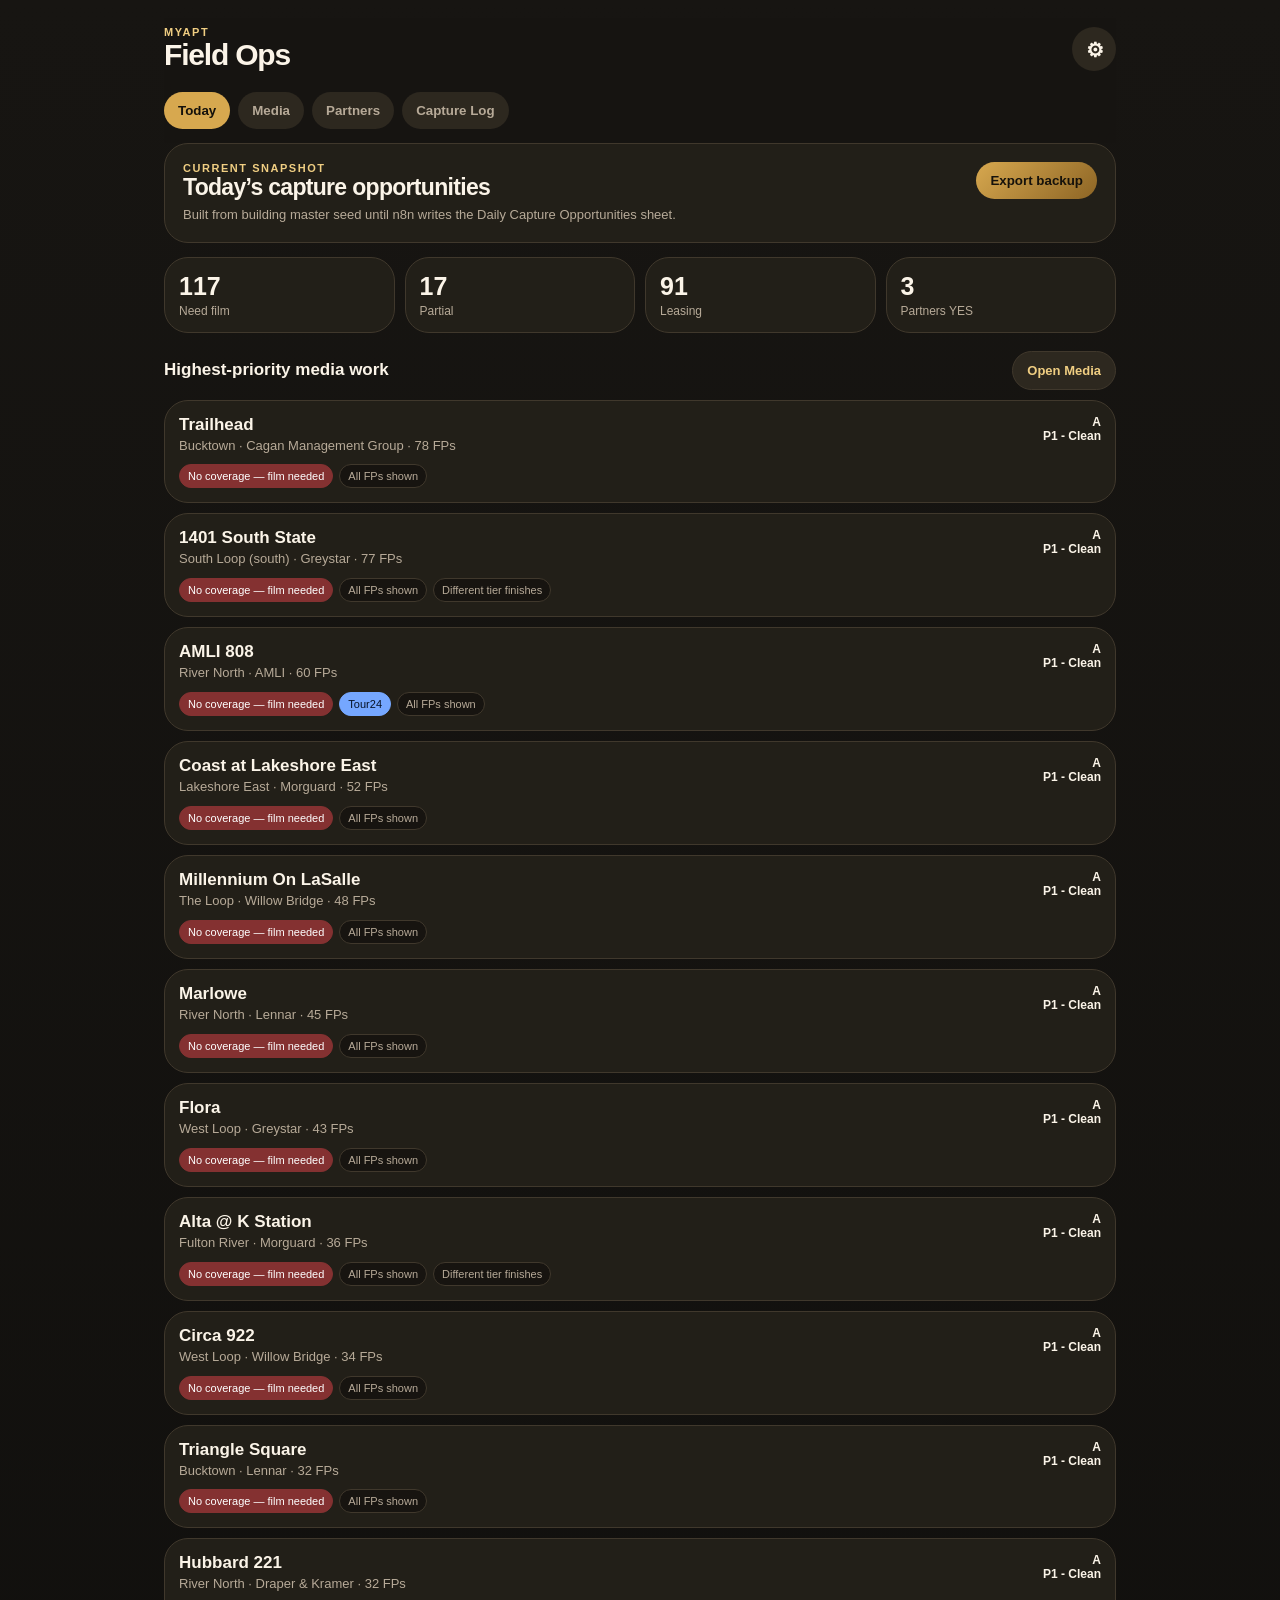
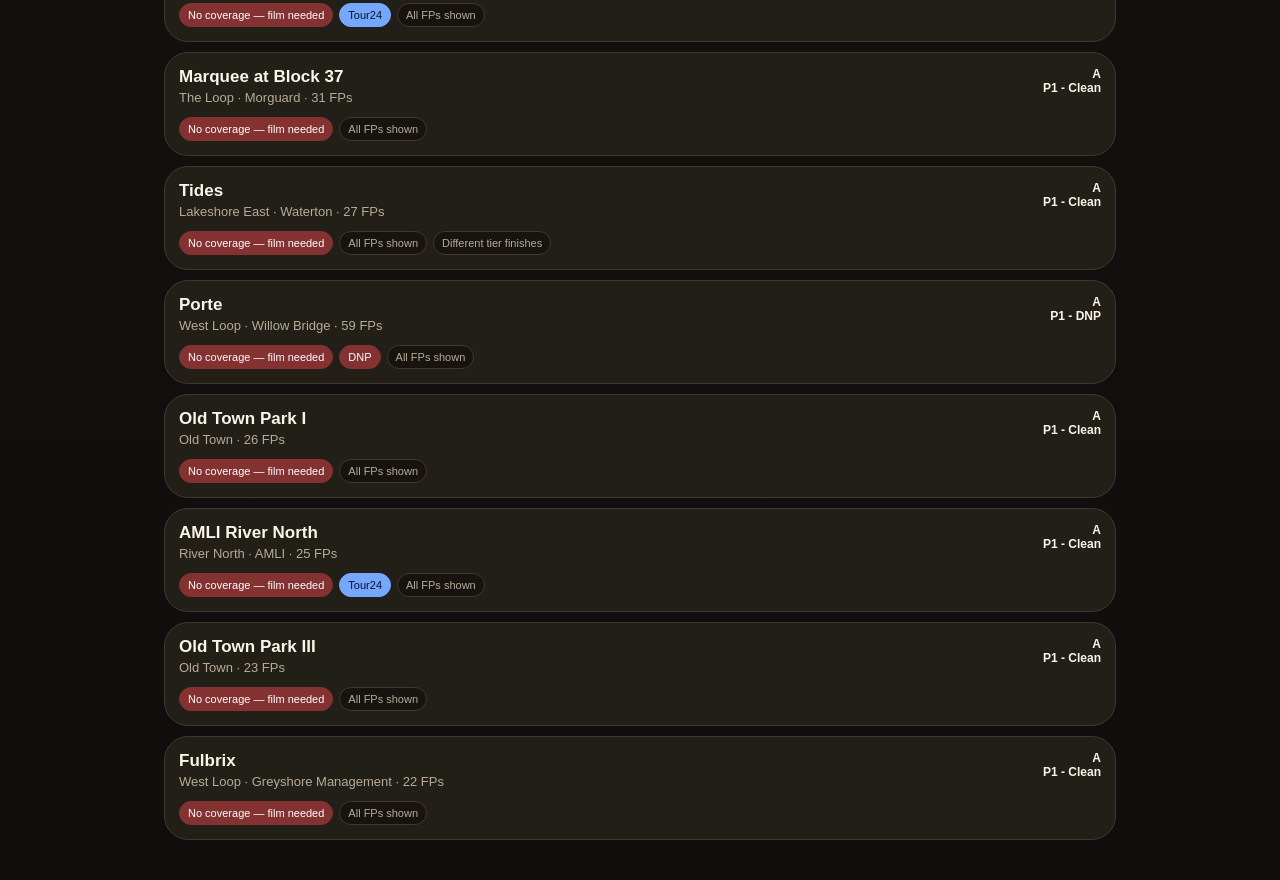
==== src/index.html @ a7a86e0d "Set up myAPT field ops tracker app" ====
<!DOCTYPE html>
<html lang="en">
<head>
  <meta charset="UTF-8" />
  <meta name="viewport" content="width=device-width, initial-scale=1.0, maximum-scale=1.0, user-scalable=no, viewport-fit=cover" />
  <meta name="theme-color" content="#171512" />
  <meta name="apple-mobile-web-app-capable" content="yes" />
  <meta name="apple-mobile-web-app-title" content="myAPT Ops" />
  <title>myAPT Field Ops</title>
  <link rel="stylesheet" href="styles.css" />
</head>
<body>
  <div class="app" id="app">
    <header class="topbar">
      <div>
        <div class="eyebrow">myAPT</div>
        <h1>Field Ops</h1>
      </div>
      <button class="icon-btn" id="settingsBtn" aria-label="Settings">⚙</button>
    </header>

    <nav class="tabs" role="tablist">
      <button class="tab active" data-tab="today">Today</button>
      <button class="tab" data-tab="media">Media</button>
      <button class="tab" data-tab="partners">Partners</button>
      <button class="tab" data-tab="capture">Capture Log</button>
    </nav>

    <main>
      <section class="panel active" id="todayPanel">
        <div class="hero-card">
          <div>
            <div class="eyebrow">Current snapshot</div>
            <h2 id="todayTitle">Today’s capture opportunities</h2>
            <p id="todaySub">Built from building master seed until n8n writes the Daily Capture Opportunities sheet.</p>
          </div>
          <button class="primary-btn" id="exportStateBtn">Export backup</button>
        </div>
        <div class="stats-grid" id="todayStats"></div>
        <div class="section-head">
          <h3>Highest-priority media work</h3>
          <button class="small-btn" data-tab-jump="media">Open Media</button>
        </div>
        <div class="list" id="todayList"></div>
      </section>

      <section class="panel" id="mediaPanel">
        <div class="section-head">
          <div>
            <h3>Media buildings</h3>
            <p class="muted">Edit missing film status/details locally, then export sheet updates.</p>
          </div>
          <button class="small-btn" id="exportBuildingsCsvBtn">Export building updates</button>
        </div>
        <div class="toolbar">
          <input id="mediaSearch" class="search" placeholder="Search buildings, neighborhoods, management…" />
          <select id="mediaStatusFilter" class="select">
            <option value="urgent">Urgent filming</option>
            <option value="all">All buildings</option>
            <option value="No coverage — film needed">No coverage — film needed</option>
            <option value="Partial coverage — capture needed">Partial coverage — capture needed</option>
            <option value="Leasing follow-up needed">Leasing follow-up needed</option>
            <option value="Needs Review">Needs Review</option>
            <option value="YouTube usable for MVP">YouTube usable for MVP</option>
            <option value="Complete">Complete</option>
          </select>
        </div>
        <div class="chip-row" id="mediaNeighborhoods"></div>
        <div class="list" id="mediaList"></div>
      </section>

      <section class="panel" id="partnersPanel">
        <div class="section-head">
          <div>
            <h3>Partner outreach</h3>
            <p class="muted">Add local partner prospects, then export partner updates.</p>
          </div>
          <div class="actions compact-actions">
            <button class="small-btn" id="exportPartnersCsvBtn">Export partners</button>
            <button class="primary-btn" id="addPartnerBtn">Add partner</button>
          </div>
        </div>
        <div class="toolbar">
          <input id="partnerSearch" class="search" placeholder="Search partners, neighborhoods, categories…" />
          <select id="partnerFilter" class="select">
            <option value="tier1">Tier 1 to hit</option>
            <option value="all">All partners</option>
            <option value="YES">YES</option>
            <option value="REVISIT">Revisit</option>
            <option value="Pending">Not in / pending</option>
            <option value="NO">NO</option>
          </select>
        </div>
        <div class="yes-strip" id="partnerYesStrip"></div>
        <div class="list" id="partnerList"></div>
      </section>

      <section class="panel" id="capturePanel">
        <div class="section-head">
          <div>
            <h3>Captured units</h3>
            <p class="muted">Unit-level log: unit, beds, floorplan, direction, notes.</p>
          </div>
          <button class="primary-btn" id="quickCaptureBtn">Add capture</button>
        </div>
        <div class="list" id="captureList"></div>
      </section>
    </main>
  </div>

  <div class="drawer" id="buildingDrawer" aria-hidden="true">
    <div class="drawer-card large">
      <button class="close" data-close="buildingDrawer">×</button>
      <div id="buildingDetail"></div>
    </div>
  </div>

  <div class="drawer" id="partnerDrawer" aria-hidden="true">
    <div class="drawer-card">
      <button class="close" data-close="partnerDrawer">×</button>
      <div id="partnerDetail"></div>
    </div>
  </div>

  <div class="drawer" id="partnerFormDrawer" aria-hidden="true">
    <div class="drawer-card">
      <button class="close" data-close="partnerFormDrawer">×</button>
      <h2 id="partnerFormTitle">Add partner</h2>
      <form id="partnerForm" class="form">
        <input type="hidden" id="partnerFormId" />
        <label>Business name<input id="partnerBusinessName" required /></label>
        <label>Category<input id="partnerCategory" placeholder="Cafe / Bar / Fitness / Pet" /></label>
        <label>Neighborhood<input id="partnerNeighborhood" /></label>
        <label>Address<input id="partnerAddress" /></label>
        <label>Phone<input id="partnerPhone" /></label>
        <label>Tier<select id="partnerTier"><option>1</option><option>2</option><option>3</option></select></label>
        <label>Score<input id="partnerScore" placeholder="1-10" /></label>
        <label>Status<select id="partnerStatus"><option>Not Approached</option><option>Pending</option><option>REVISIT</option><option>YES</option><option>NO</option></select></label>
        <label>Nearby buildings<input id="partnerNearbyBuildings" /></label>
        <label>Notes<textarea id="partnerSeedNotes"></textarea></label>
        <button class="primary-btn" type="submit">Save partner</button>
      </form>
    </div>
  </div>

  <div class="drawer" id="buildingEditDrawer" aria-hidden="true">
    <div class="drawer-card">
      <button class="close" data-close="buildingEditDrawer">×</button>
      <h2>Edit building info</h2>
      <form id="buildingEditForm" class="form">
        <input type="hidden" id="editBuildingKey" />
        <label>Building name<input id="editBuildingName" required /></label>
        <label>Neighborhood<input id="editBuildingNeighborhood" /></label>
        <label>Management company<input id="editManagementCompany" /></label>
        <label>Website<input id="editWebsite" /></label>
        <label>Media status<select id="editMediaStatus"><option>No coverage — film needed</option><option>Partial coverage — capture needed</option><option>YouTube usable for MVP</option><option>Complete</option><option>Leasing follow-up needed</option><option>Needs Review</option></select></label>
        <label>Floorplans on website<select id="editFloorplanVisibility"><option></option><option>All FP Shown</option><option>Only shows On Market FP</option><option>Unsure</option></select></label>
        <label># of floorplans<input id="editFloorplanCount" inputmode="numeric" /></label>
        <label>Media Strategy 2 raw<input id="editMediaStrategy2" /></label>
        <label>Notes<textarea id="editBuildingNotes"></textarea></label>
        <label class="checkbox-label"><input type="checkbox" id="editDnp" /> DNP</label>
        <label class="checkbox-label"><input type="checkbox" id="editMuteAlerts" /> Muted alerts / suppress n8n</label>
        <button class="primary-btn" type="submit">Save building</button>
      </form>
    </div>
  </div>

  <div class="drawer" id="captureDrawer" aria-hidden="true">
    <div class="drawer-card">
      <button class="close" data-close="captureDrawer">×</button>
      <h2 id="captureFormTitle">Add captured unit</h2>
      <form id="captureForm" class="form">
        <input type="hidden" id="captureId" />
        <label>Building<select id="captureBuilding" required></select></label>
        <label>Unit number<input id="captureUnit" placeholder="2407" required /></label>
        <label>Bed count<input id="captureBeds" placeholder="1 bed / Studio / 2" /></label>
        <label>Floorplan<input id="captureFloorplan" placeholder="A3" /></label>
        <label>Direction<input id="captureDirection" placeholder="East / city view / courtyard" /></label>
        <label>Notes<textarea id="captureNotes" placeholder="Good light, same stack as 2405, needs reshoot…"></textarea></label>
        <button class="primary-btn" type="submit">Save capture</button>
      </form>
    </div>
  </div>

  <div class="drawer" id="settingsDrawer" aria-hidden="true">
    <div class="drawer-card">
      <button class="close" data-close="settingsDrawer">×</button>
      <h2>Settings & data</h2>
      <div class="settings-block">
        <h3>Google Sheets sync</h3>
        <p class="muted">Paste the deployed Apps Script Web App URL to pull/push Buildings, Partners, Captures, and Daily Opportunities.</p>
        <label>Sync endpoint<input id="syncEndpoint" placeholder="https://script.google.com/macros/s/.../exec" /></label>
        <div class="actions compact-actions">
          <button class="small-btn" id="saveSyncEndpointBtn">Save endpoint</button>
          <button class="small-btn" id="pullSheetsBtn">Pull from Sheets</button>
          <button class="small-btn" id="pushSheetsBtn">Push to Sheets</button>
        </div>
      </div>
      <div class="settings-block">
        <h3>Daily Capture Opportunities</h3>
        <p class="muted">Import the CSV/JSON that n8n writes. Until then, Today is derived from the building master.</p>
        <input type="file" id="dailyImport" accept=".json,.csv" />
      </div>
      <div class="settings-block">
        <h3>Backup / restore</h3>
        <button class="small-btn" id="exportJsonBtn">Export JSON backup</button>
        <button class="small-btn" id="exportAllCsvBtn">Export all CSVs</button>
        <input type="file" id="restoreJson" accept=".json" />
      </div>
      <div class="settings-block danger-zone">
        <h3>Reset</h3>
        <button class="danger-btn" id="resetBtn">Reset local data to seed</button>
      </div>
    </div>
  </div>

  <div class="toast" id="toast"></div>
  <script src="seed-data.js"></script>
  <script src="app.js"></script>
</body>
</html>
---- src/styles.css ----
:root{--bg:#171512;--card:#242019;--card2:#2d281f;--ink:#fbf4e8;--muted:#b7aa98;--gold:#d7a84f;--gold2:#f0ce82;--green:#50c878;--red:#e06464;--line:#40382c;--blue:#75a7ff}*{box-sizing:border-box}body{margin:0;background:linear-gradient(180deg,#171512,#0f0e0c);color:var(--ink);font-family:-apple-system,BlinkMacSystemFont,"Segoe UI",sans-serif}.app{max-width:980px;margin:0 auto;min-height:100vh;padding:18px 14px 90px}.topbar{display:flex;align-items:center;justify-content:space-between;gap:12px;position:sticky;top:0;background:rgba(23,21,18,.92);backdrop-filter:blur(12px);z-index:10;padding:8px 0 12px}.eyebrow{text-transform:uppercase;letter-spacing:.14em;color:var(--gold2);font-size:11px;font-weight:800}h1,h2,h3,p{margin:0}h1{font-size:30px;letter-spacing:-.04em}h2{font-size:23px;letter-spacing:-.03em}h3{font-size:17px}.icon-btn,.small-btn,.primary-btn,.danger-btn,.tab,.chip{border:0;border-radius:999px;padding:11px 14px;font-weight:800;color:var(--ink);background:var(--card2)}.icon-btn{width:44px;height:44px;font-size:20px}.primary-btn{background:linear-gradient(135deg,var(--gold),#8d6525);color:#16120b}.danger-btn{background:#4a2020;color:#ffdede}.small-btn{font-size:13px;color:var(--gold2);border:1px solid var(--line)}.tabs{display:flex;gap:8px;overflow-x:auto;padding:8px 0 14px;position:sticky;top:64px;background:rgba(23,21,18,.9);backdrop-filter:blur(12px);z-index:9}.tab{white-space:nowrap;color:var(--muted)}.tab.active{background:var(--gold);color:#15110b}.panel{display:none}.panel.active{display:block}.hero-card,.card,.drawer-card,.stat,.empty{background:rgba(36,32,25,.94);border:1px solid var(--line);border-radius:24px}.hero-card{padding:18px;display:flex;gap:14px;align-items:flex-start;justify-content:space-between;margin-bottom:14px}.hero-card p,.muted{color:var(--muted);font-size:13px;line-height:1.35;margin-top:5px}.stats-grid{display:grid;grid-template-columns:repeat(2,1fr);gap:10px;margin:12px 0 18px}.stat{padding:14px}.stat b{font-size:25px}.stat span{display:block;color:var(--muted);font-size:12px;margin-top:3px}.section-head{display:flex;align-items:center;justify-content:space-between;gap:12px;margin:18px 0 10px}.toolbar{display:grid;grid-template-columns:1fr;gap:10px;margin:6px 0 10px}.search,.select,input,textarea,select{width:100%;border:1px solid var(--line);background:#15130f;color:var(--ink);border-radius:16px;padding:13px 14px;font-size:16px}textarea{min-height:100px;resize:vertical}.chip-row{display:flex;gap:8px;overflow:auto;padding:4px 0 12px}.chip{font-size:13px;color:var(--muted);white-space:nowrap;border:1px solid var(--line)}.chip.active{color:#14100a;background:var(--gold)}.list{display:grid;gap:10px}.card{padding:14px;display:grid;grid-template-columns:1fr auto;gap:10px;align-items:start}.card:active{transform:scale(.99)}.card-title{font-weight:900;font-size:17px}.card-sub{color:var(--muted);font-size:13px;margin-top:3px;line-height:1.3}.badges{display:flex;flex-wrap:wrap;gap:6px;margin-top:10px}.badge{font-size:11px;border:1px solid var(--line);border-radius:999px;padding:5px 8px;color:var(--muted);background:#171410}.badge.gold{color:#17120b;background:var(--gold);border-color:var(--gold)}.badge.green{color:#092211;background:var(--green);border-color:var(--green)}.badge.red{color:#fff;background:#843131;border-color:#843131}.badge.blue{color:#071327;background:var(--blue);border-color:var(--blue)}.status-pill{text-align:right;font-size:12px;font-weight:900;max-width:138px}.yes-strip{display:none;background:#1d2b20;border:1px solid #34583b;color:#c8ffd2;border-radius:18px;padding:10px 12px;margin:8px 0 12px;font-size:13px;line-height:1.35}.drawer{position:fixed;inset:0;background:rgba(0,0,0,.62);display:none;z-index:50;align-items:flex-end}.drawer.open{display:flex}.drawer-card{width:100%;max-width:760px;margin:0 auto;max-height:92vh;overflow:auto;padding:20px;border-radius:26px 26px 0 0;position:relative}.drawer-card.large{max-width:900px}.close{position:absolute;right:14px;top:12px;border:0;background:#171410;color:var(--ink);font-size:26px;border-radius:50%;width:42px;height:42px}.detail-grid{display:grid;gap:10px;margin-top:14px}.detail-row{background:#171410;border:1px solid var(--line);border-radius:16px;padding:12px}.detail-row label,.form label{display:block;color:var(--muted);font-size:12px;font-weight:800;text-transform:uppercase;letter-spacing:.08em;margin-bottom:7px}.detail-row div{line-height:1.35}.actions{display:flex;flex-wrap:wrap;gap:8px;margin-top:14px}.form{display:grid;gap:12px;margin-top:12px}.settings-block{padding:14px 0;border-bottom:1px solid var(--line)}.danger-zone{border-bottom:0}.toast{position:fixed;left:50%;bottom:22px;transform:translateX(-50%) translateY(20px);opacity:0;background:var(--gold);color:#15100a;padding:12px 16px;border-radius:999px;font-weight:900;z-index:80;transition:.2s}.toast.show{opacity:1;transform:translateX(-50%) translateY(0)}.empty{padding:20px;color:var(--muted);text-align:center}.link{color:var(--gold2);word-break:break-word}.two-col{display:grid;grid-template-columns:1fr;gap:10px}.capture-item{border-left:4px solid var(--gold)}@media(min-width:760px){.toolbar{grid-template-columns:1fr 260px}.stats-grid{grid-template-columns:repeat(4,1fr)}.two-col{grid-template-columns:1fr 1fr}.drawer{align-items:center}.drawer-card{border-radius:26px}.app{padding-bottom:40px}}.compact-actions{margin-top:0;justify-content:flex-end}.checkbox-label{display:flex!important;gap:10px;align-items:center;color:var(--ink)!important;text-transform:none!important;letter-spacing:0!important;font-size:15px!important}.checkbox-label input{width:auto}.form .checkbox-label{margin:4px 0 0}
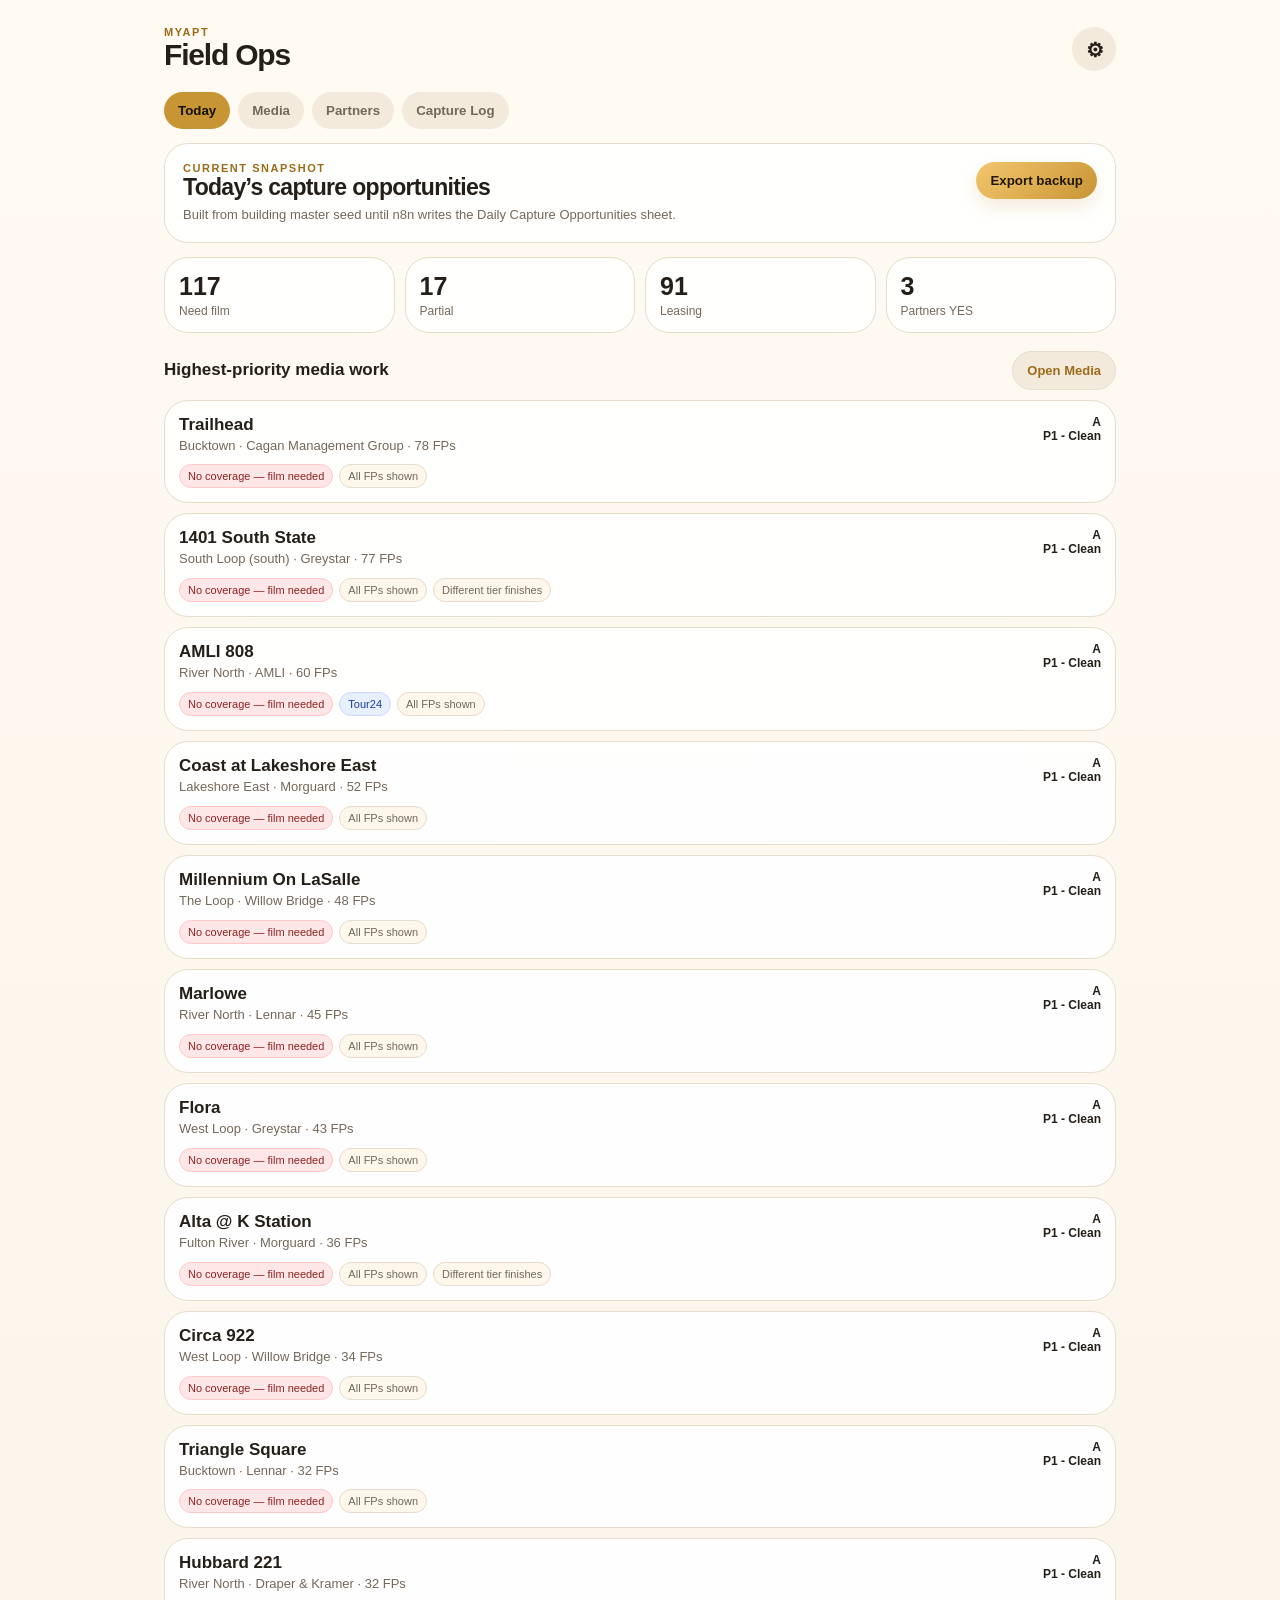
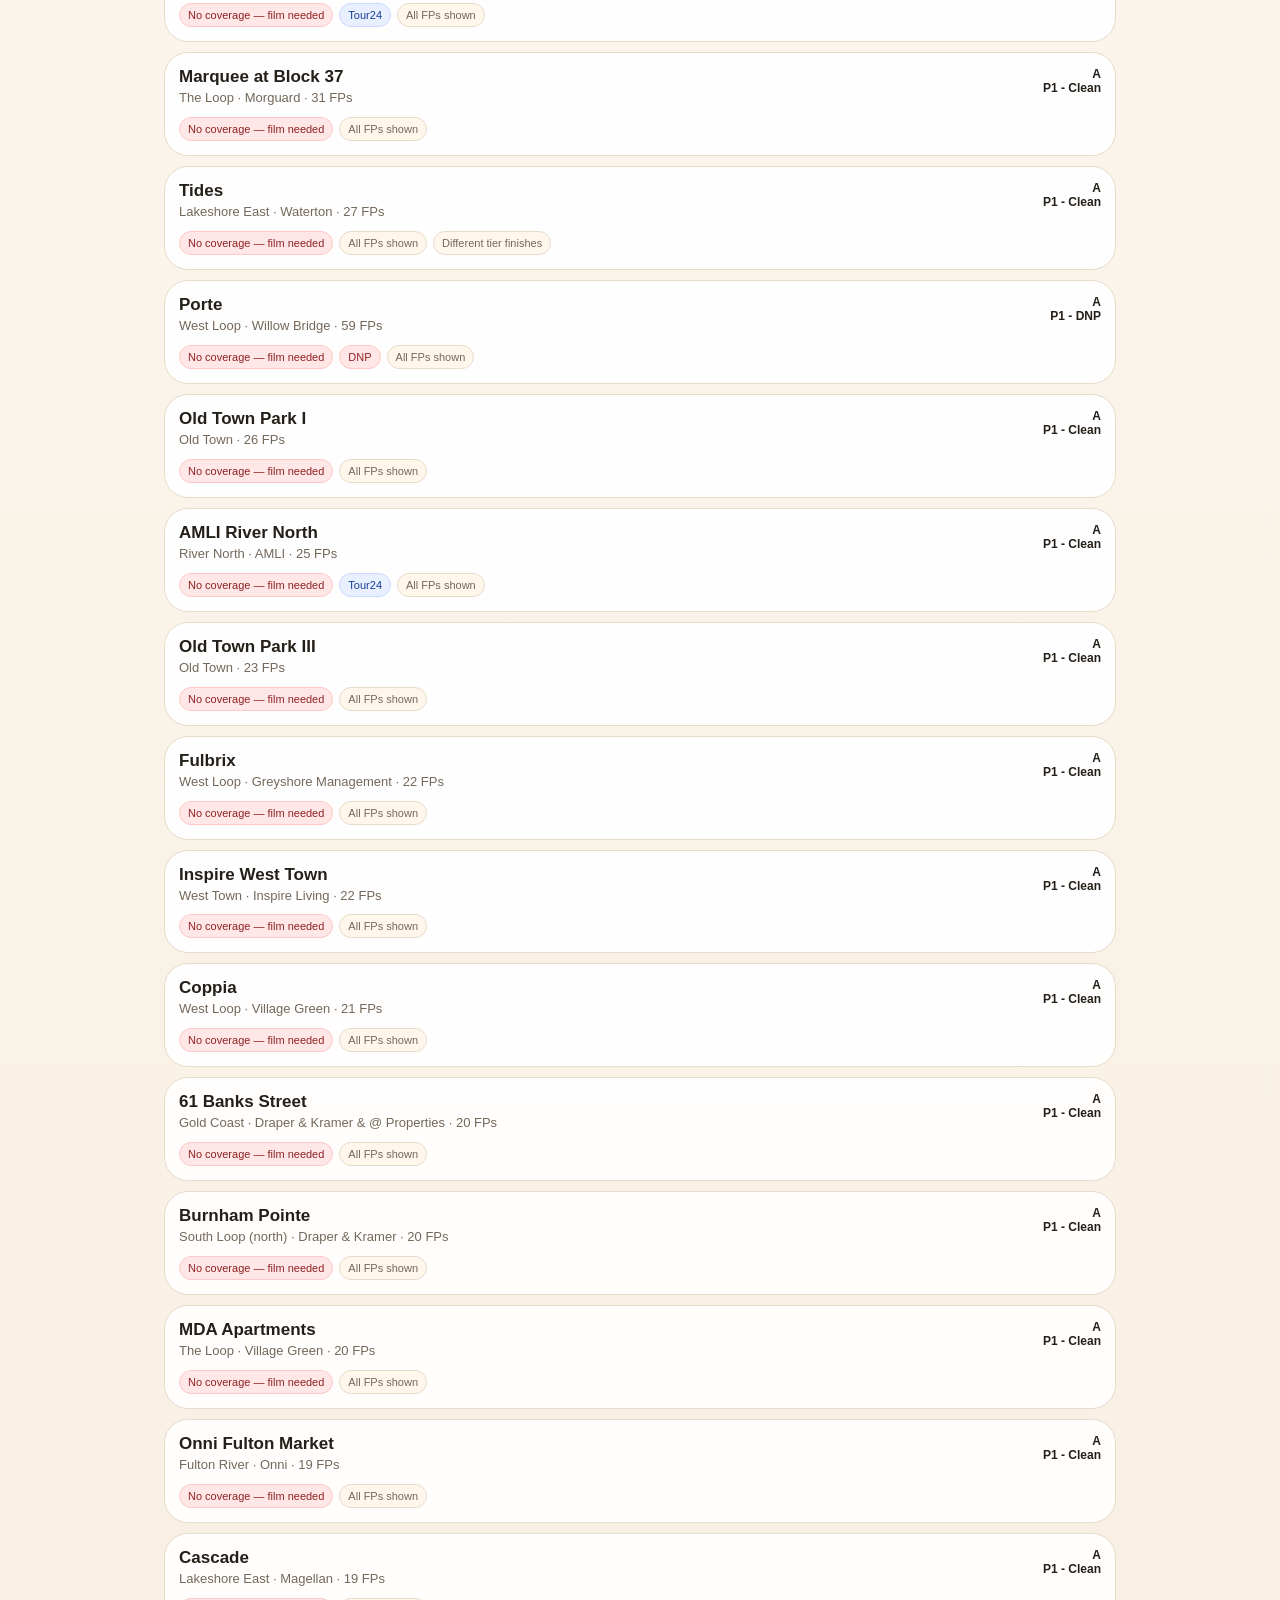
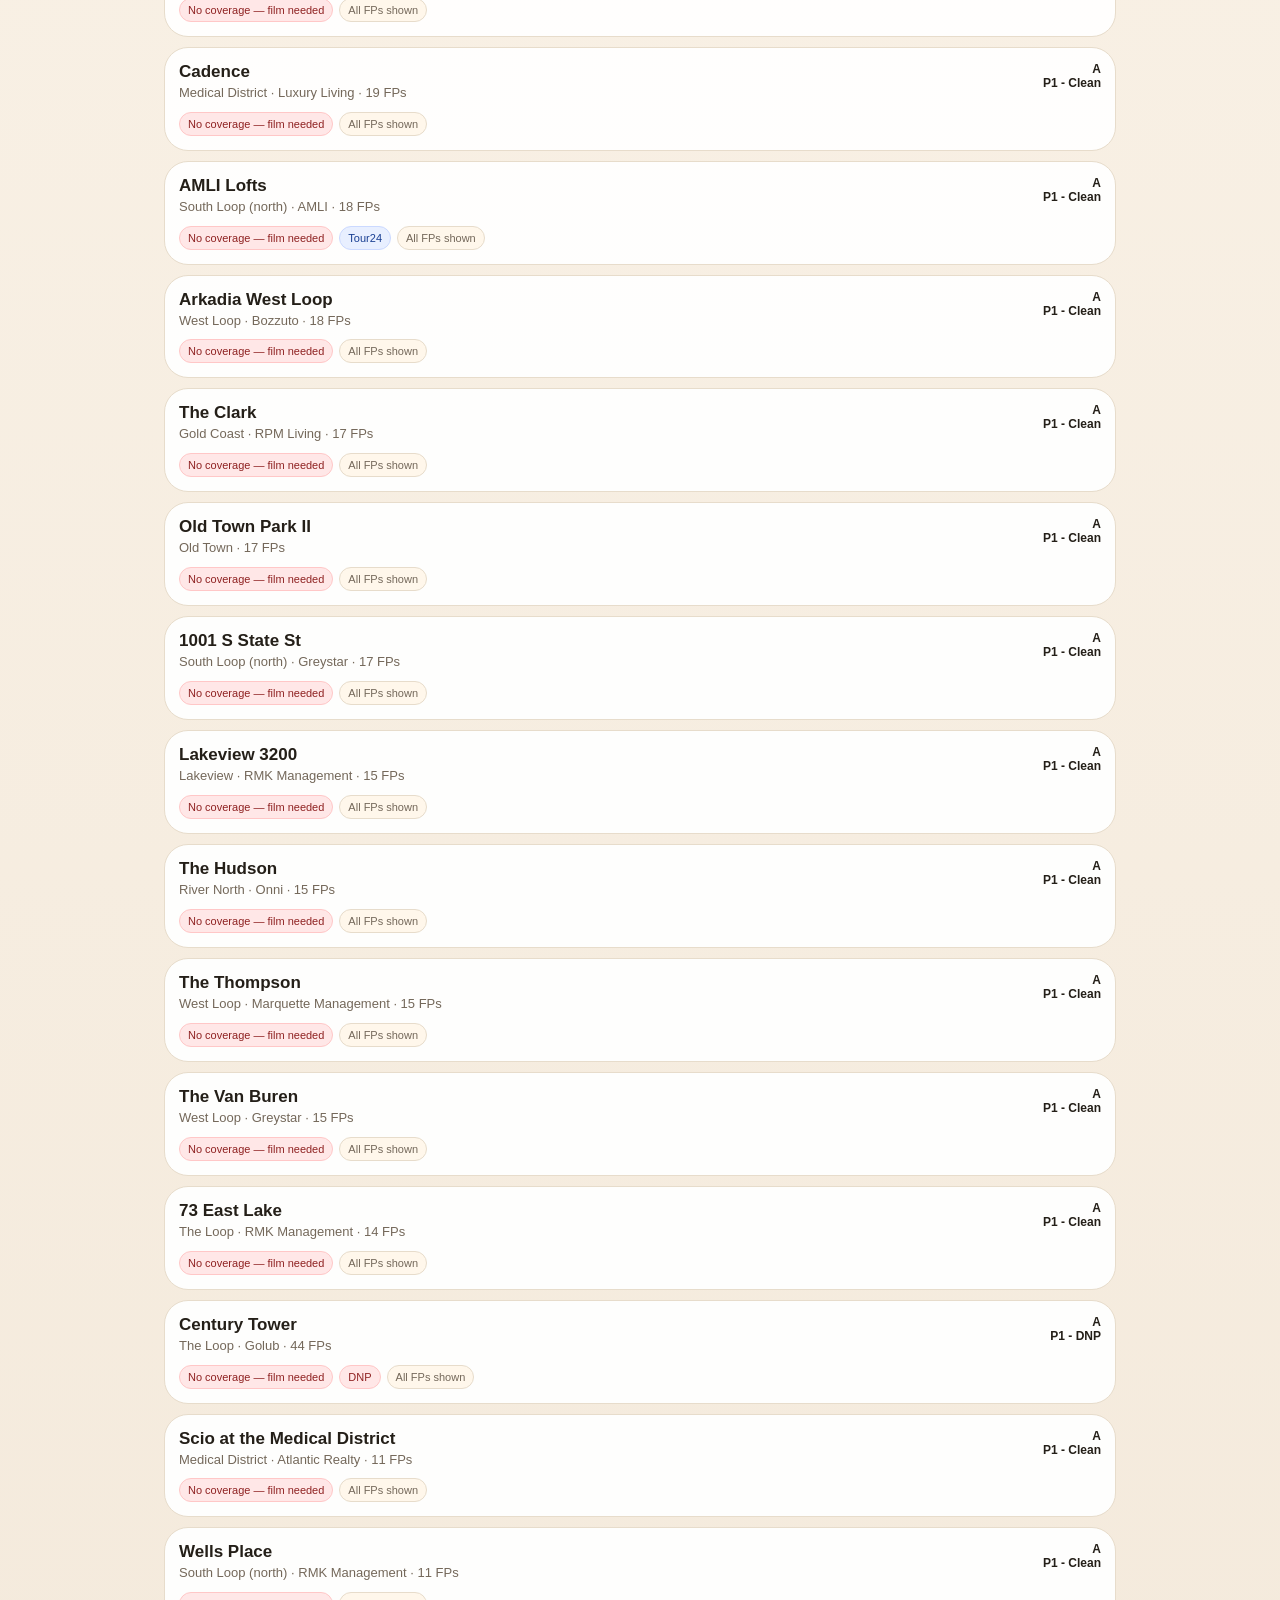
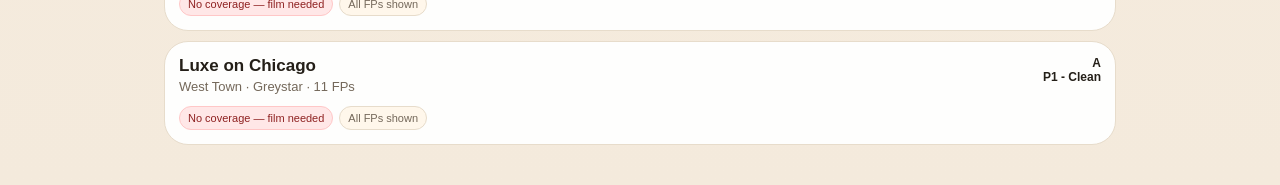
==== commit f2baeabc: "Add partner outreach queue" ====
--- a/src/index.html
+++ b/src/index.html
@@ -92,6 +92,17 @@
           </select>
         </div>
         <div class="yes-strip" id="partnerYesStrip"></div>
+        <div class="section-head">
+          <div>
+            <h3>Today’s partner queue</h3>
+            <p class="muted">Businesses you plan to approach today.</p>
+          </div>
+          <button class="small-btn" id="clearPartnerQueueBtn">Clear queue</button>
+        </div>
+        <div class="list" id="partnerQueue"></div>
+        <div class="section-head">
+          <h3>Partner list</h3>
+        </div>
         <div class="list" id="partnerList"></div>
       </section>
 
--- a/src/styles.css
+++ b/src/styles.css
@@ -1 +1 @@
-:root{--bg:#171512;--card:#242019;--card2:#2d281f;--ink:#fbf4e8;--muted:#b7aa98;--gold:#d7a84f;--gold2:#f0ce82;--green:#50c878;--red:#e06464;--line:#40382c;--blue:#75a7ff}*{box-sizing:border-box}body{margin:0;background:linear-gradient(180deg,#171512,#0f0e0c);color:var(--ink);font-family:-apple-system,BlinkMacSystemFont,"Segoe UI",sans-serif}.app{max-width:980px;margin:0 auto;min-height:100vh;padding:18px 14px 90px}.topbar{display:flex;align-items:center;justify-content:space-between;gap:12px;position:sticky;top:0;background:rgba(23,21,18,.92);backdrop-filter:blur(12px);z-index:10;padding:8px 0 12px}.eyebrow{text-transform:uppercase;letter-spacing:.14em;color:var(--gold2);font-size:11px;font-weight:800}h1,h2,h3,p{margin:0}h1{font-size:30px;letter-spacing:-.04em}h2{font-size:23px;letter-spacing:-.03em}h3{font-size:17px}.icon-btn,.small-btn,.primary-btn,.danger-btn,.tab,.chip{border:0;border-radius:999px;padding:11px 14px;font-weight:800;color:var(--ink);background:var(--card2)}.icon-btn{width:44px;height:44px;font-size:20px}.primary-btn{background:linear-gradient(135deg,var(--gold),#8d6525);color:#16120b}.danger-btn{background:#4a2020;color:#ffdede}.small-btn{font-size:13px;color:var(--gold2);border:1px solid var(--line)}.tabs{display:flex;gap:8px;overflow-x:auto;padding:8px 0 14px;position:sticky;top:64px;background:rgba(23,21,18,.9);backdrop-filter:blur(12px);z-index:9}.tab{white-space:nowrap;color:var(--muted)}.tab.active{background:var(--gold);color:#15110b}.panel{display:none}.panel.active{display:block}.hero-card,.card,.drawer-card,.stat,.empty{background:rgba(36,32,25,.94);border:1px solid var(--line);border-radius:24px}.hero-card{padding:18px;display:flex;gap:14px;align-items:flex-start;justify-content:space-between;margin-bottom:14px}.hero-card p,.muted{color:var(--muted);font-size:13px;line-height:1.35;margin-top:5px}.stats-grid{display:grid;grid-template-columns:repeat(2,1fr);gap:10px;margin:12px 0 18px}.stat{padding:14px}.stat b{font-size:25px}.stat span{display:block;color:var(--muted);font-size:12px;margin-top:3px}.section-head{display:flex;align-items:center;justify-content:space-between;gap:12px;margin:18px 0 10px}.toolbar{display:grid;grid-template-columns:1fr;gap:10px;margin:6px 0 10px}.search,.select,input,textarea,select{width:100%;border:1px solid var(--line);background:#15130f;color:var(--ink);border-radius:16px;padding:13px 14px;font-size:16px}textarea{min-height:100px;resize:vertical}.chip-row{display:flex;gap:8px;overflow:auto;padding:4px 0 12px}.chip{font-size:13px;color:var(--muted);white-space:nowrap;border:1px solid var(--line)}.chip.active{color:#14100a;background:var(--gold)}.list{display:grid;gap:10px}.card{padding:14px;display:grid;grid-template-columns:1fr auto;gap:10px;align-items:start}.card:active{transform:scale(.99)}.card-title{font-weight:900;font-size:17px}.card-sub{color:var(--muted);font-size:13px;margin-top:3px;line-height:1.3}.badges{display:flex;flex-wrap:wrap;gap:6px;margin-top:10px}.badge{font-size:11px;border:1px solid var(--line);border-radius:999px;padding:5px 8px;color:var(--muted);background:#171410}.badge.gold{color:#17120b;background:var(--gold);border-color:var(--gold)}.badge.green{color:#092211;background:var(--green);border-color:var(--green)}.badge.red{color:#fff;background:#843131;border-color:#843131}.badge.blue{color:#071327;background:var(--blue);border-color:var(--blue)}.status-pill{text-align:right;font-size:12px;font-weight:900;max-width:138px}.yes-strip{display:none;background:#1d2b20;border:1px solid #34583b;color:#c8ffd2;border-radius:18px;padding:10px 12px;margin:8px 0 12px;font-size:13px;line-height:1.35}.drawer{position:fixed;inset:0;background:rgba(0,0,0,.62);display:none;z-index:50;align-items:flex-end}.drawer.open{display:flex}.drawer-card{width:100%;max-width:760px;margin:0 auto;max-height:92vh;overflow:auto;padding:20px;border-radius:26px 26px 0 0;position:relative}.drawer-card.large{max-width:900px}.close{position:absolute;right:14px;top:12px;border:0;background:#171410;color:var(--ink);font-size:26px;border-radius:50%;width:42px;height:42px}.detail-grid{display:grid;gap:10px;margin-top:14px}.detail-row{background:#171410;border:1px solid var(--line);border-radius:16px;padding:12px}.detail-row label,.form label{display:block;color:var(--muted);font-size:12px;font-weight:800;text-transform:uppercase;letter-spacing:.08em;margin-bottom:7px}.detail-row div{line-height:1.35}.actions{display:flex;flex-wrap:wrap;gap:8px;margin-top:14px}.form{display:grid;gap:12px;margin-top:12px}.settings-block{padding:14px 0;border-bottom:1px solid var(--line)}.danger-zone{border-bottom:0}.toast{position:fixed;left:50%;bottom:22px;transform:translateX(-50%) translateY(20px);opacity:0;background:var(--gold);color:#15100a;padding:12px 16px;border-radius:999px;font-weight:900;z-index:80;transition:.2s}.toast.show{opacity:1;transform:translateX(-50%) translateY(0)}.empty{padding:20px;color:var(--muted);text-align:center}.link{color:var(--gold2);word-break:break-word}.two-col{display:grid;grid-template-columns:1fr;gap:10px}.capture-item{border-left:4px solid var(--gold)}@media(min-width:760px){.toolbar{grid-template-columns:1fr 260px}.stats-grid{grid-template-columns:repeat(4,1fr)}.two-col{grid-template-columns:1fr 1fr}.drawer{align-items:center}.drawer-card{border-radius:26px}.app{padding-bottom:40px}}.compact-actions{margin-top:0;justify-content:flex-end}.checkbox-label{display:flex!important;gap:10px;align-items:center;color:var(--ink)!important;text-transform:none!important;letter-spacing:0!important;font-size:15px!important}.checkbox-label input{width:auto}.form .checkbox-label{margin:4px 0 0}
+:root{--bg:#fffaf2;--card:#ffffff;--card2:#f4eadc;--ink:#241f18;--muted:#74685a;--gold:#c89535;--gold2:#9d6b18;--green:#2f9e5b;--red:#d75353;--line:#e7dccb;--blue:#4f7edc}*{box-sizing:border-box}body{margin:0;background:linear-gradient(180deg,#fffaf2,#f4eadc);color:var(--ink);font-family:-apple-system,BlinkMacSystemFont,"Segoe UI",sans-serif}.app{max-width:980px;margin:0 auto;min-height:100vh;padding:18px 14px 90px}.topbar{display:flex;align-items:center;justify-content:space-between;gap:12px;position:sticky;top:0;background:rgba(255,250,242,.92);backdrop-filter:blur(12px);z-index:10;padding:8px 0 12px}.eyebrow{text-transform:uppercase;letter-spacing:.14em;color:var(--gold2);font-size:11px;font-weight:800}h1,h2,h3,p{margin:0}h1{font-size:30px;letter-spacing:-.04em}h2{font-size:23px;letter-spacing:-.03em}h3{font-size:17px}.icon-btn,.small-btn,.primary-btn,.danger-btn,.tab,.chip{border:0;border-radius:999px;padding:11px 14px;font-weight:800;color:var(--ink);background:var(--card2)}.icon-btn{width:44px;height:44px;font-size:20px}.primary-btn{background:linear-gradient(135deg,#f3c66d,var(--gold));color:#241704;box-shadow:0 8px 18px rgba(200,149,53,.18)}.danger-btn{background:#ffe3e3;color:#9d2626}.small-btn{font-size:13px;color:var(--gold2);border:1px solid var(--line)}.tabs{display:flex;gap:8px;overflow-x:auto;padding:8px 0 14px;position:sticky;top:64px;background:rgba(255,250,242,.9);backdrop-filter:blur(12px);z-index:9}.tab{white-space:nowrap;color:var(--muted)}.tab.active{background:var(--gold);color:#15110b}.panel{display:none}.panel.active{display:block}.hero-card,.card,.drawer-card,.stat,.empty{background:rgba(255,255,255,.94);border:1px solid var(--line);border-radius:24px}.hero-card{padding:18px;display:flex;gap:14px;align-items:flex-start;justify-content:space-between;margin-bottom:14px}.hero-card p,.muted{color:var(--muted);font-size:13px;line-height:1.35;margin-top:5px}.stats-grid{display:grid;grid-template-columns:repeat(2,1fr);gap:10px;margin:12px 0 18px}.stat{padding:14px}.stat b{font-size:25px}.stat span{display:block;color:var(--muted);font-size:12px;margin-top:3px}.section-head{display:flex;align-items:center;justify-content:space-between;gap:12px;margin:18px 0 10px}.toolbar{display:grid;grid-template-columns:1fr;gap:10px;margin:6px 0 10px}.search,.select,input,textarea,select{width:100%;border:1px solid var(--line);background:#fffdf9;color:var(--ink);border-radius:16px;padding:13px 14px;font-size:16px}textarea{min-height:100px;resize:vertical}.chip-row{display:flex;gap:8px;overflow:auto;padding:4px 0 12px}.chip{font-size:13px;color:var(--muted);white-space:nowrap;border:1px solid var(--line)}.chip.active{color:#14100a;background:var(--gold)}.list{display:grid;gap:10px}.card{padding:14px;display:grid;grid-template-columns:1fr auto;gap:10px;align-items:start}.card:active{transform:scale(.99)}.card-title{font-weight:900;font-size:17px}.card-sub{color:var(--muted);font-size:13px;margin-top:3px;line-height:1.3}.badges{display:flex;flex-wrap:wrap;gap:6px;margin-top:10px}.badge{font-size:11px;border:1px solid var(--line);border-radius:999px;padding:5px 8px;color:var(--muted);background:#fff7eb}.badge.gold{color:#6b470f;background:#fff0cf;border-color:#f0cc80}.badge.green{color:#176236;background:#e7f7ed;border-color:#bde4ca}.badge.red{color:#8f2222;background:#ffe7e7;border-color:#ffc7c7}.badge.blue{color:#193f93;background:#e8efff;border-color:#cbd9ff}.status-pill{text-align:right;font-size:12px;font-weight:900;max-width:138px}.yes-strip{display:none;background:#e8f7ed;border:1px solid #b9e1c5;color:#1f6d3b;border-radius:18px;padding:10px 12px;margin:8px 0 12px;font-size:13px;line-height:1.35}.drawer{position:fixed;inset:0;background:rgba(36,31,24,.34);display:none;z-index:50;align-items:flex-end}.drawer.open{display:flex}.drawer-card{width:100%;max-width:760px;margin:0 auto;max-height:92vh;overflow:auto;padding:20px;border-radius:26px 26px 0 0;position:relative}.drawer-card.large{max-width:900px}.close{position:absolute;right:14px;top:12px;border:0;background:#fff7eb;color:var(--ink);font-size:26px;border-radius:50%;width:42px;height:42px}.detail-grid{display:grid;gap:10px;margin-top:14px}.detail-row{background:#fff7eb;border:1px solid var(--line);border-radius:16px;padding:12px}.detail-row label,.form label{display:block;color:var(--muted);font-size:12px;font-weight:800;text-transform:uppercase;letter-spacing:.08em;margin-bottom:7px}.detail-row div{line-height:1.35}.actions{display:flex;flex-wrap:wrap;gap:8px;margin-top:14px}.form{display:grid;gap:12px;margin-top:12px}.settings-block{padding:14px 0;border-bottom:1px solid var(--line)}.danger-zone{border-bottom:0}.toast{position:fixed;left:50%;bottom:22px;transform:translateX(-50%) translateY(20px);opacity:0;background:var(--gold);color:#15100a;padding:12px 16px;border-radius:999px;font-weight:900;z-index:80;transition:.2s}.toast.show{opacity:1;transform:translateX(-50%) translateY(0)}.empty{padding:20px;color:var(--muted);text-align:center}.link{color:var(--gold2);word-break:break-word}.two-col{display:grid;grid-template-columns:1fr;gap:10px}.capture-item{border-left:4px solid var(--gold)}@media(min-width:760px){.toolbar{grid-template-columns:1fr 260px}.stats-grid{grid-template-columns:repeat(4,1fr)}.two-col{grid-template-columns:1fr 1fr}.drawer{align-items:center}.drawer-card{border-radius:26px}.app{padding-bottom:40px}}.compact-actions{margin-top:0;justify-content:flex-end}.checkbox-label{display:flex!important;gap:10px;align-items:center;color:var(--ink)!important;text-transform:none!important;letter-spacing:0!important;font-size:15px!important}.checkbox-label input{width:auto}.form .checkbox-label{margin:4px 0 0}
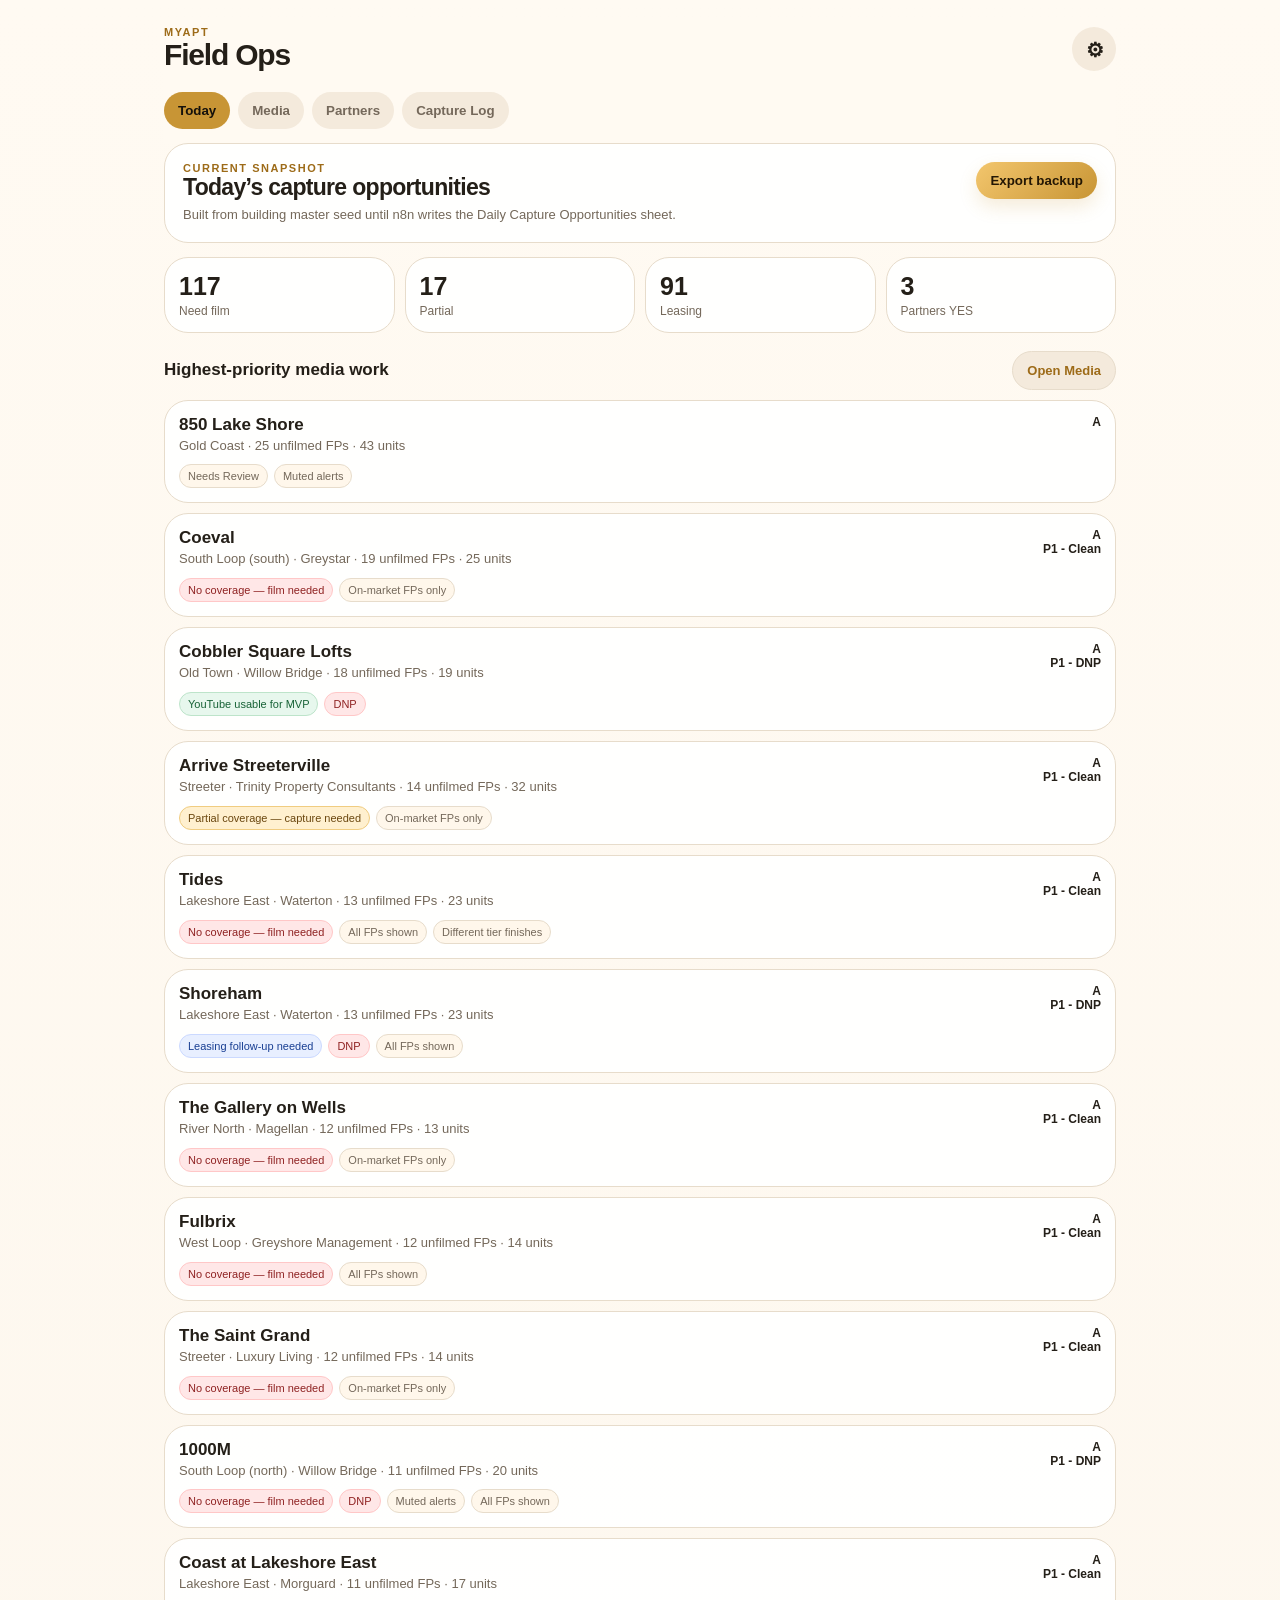
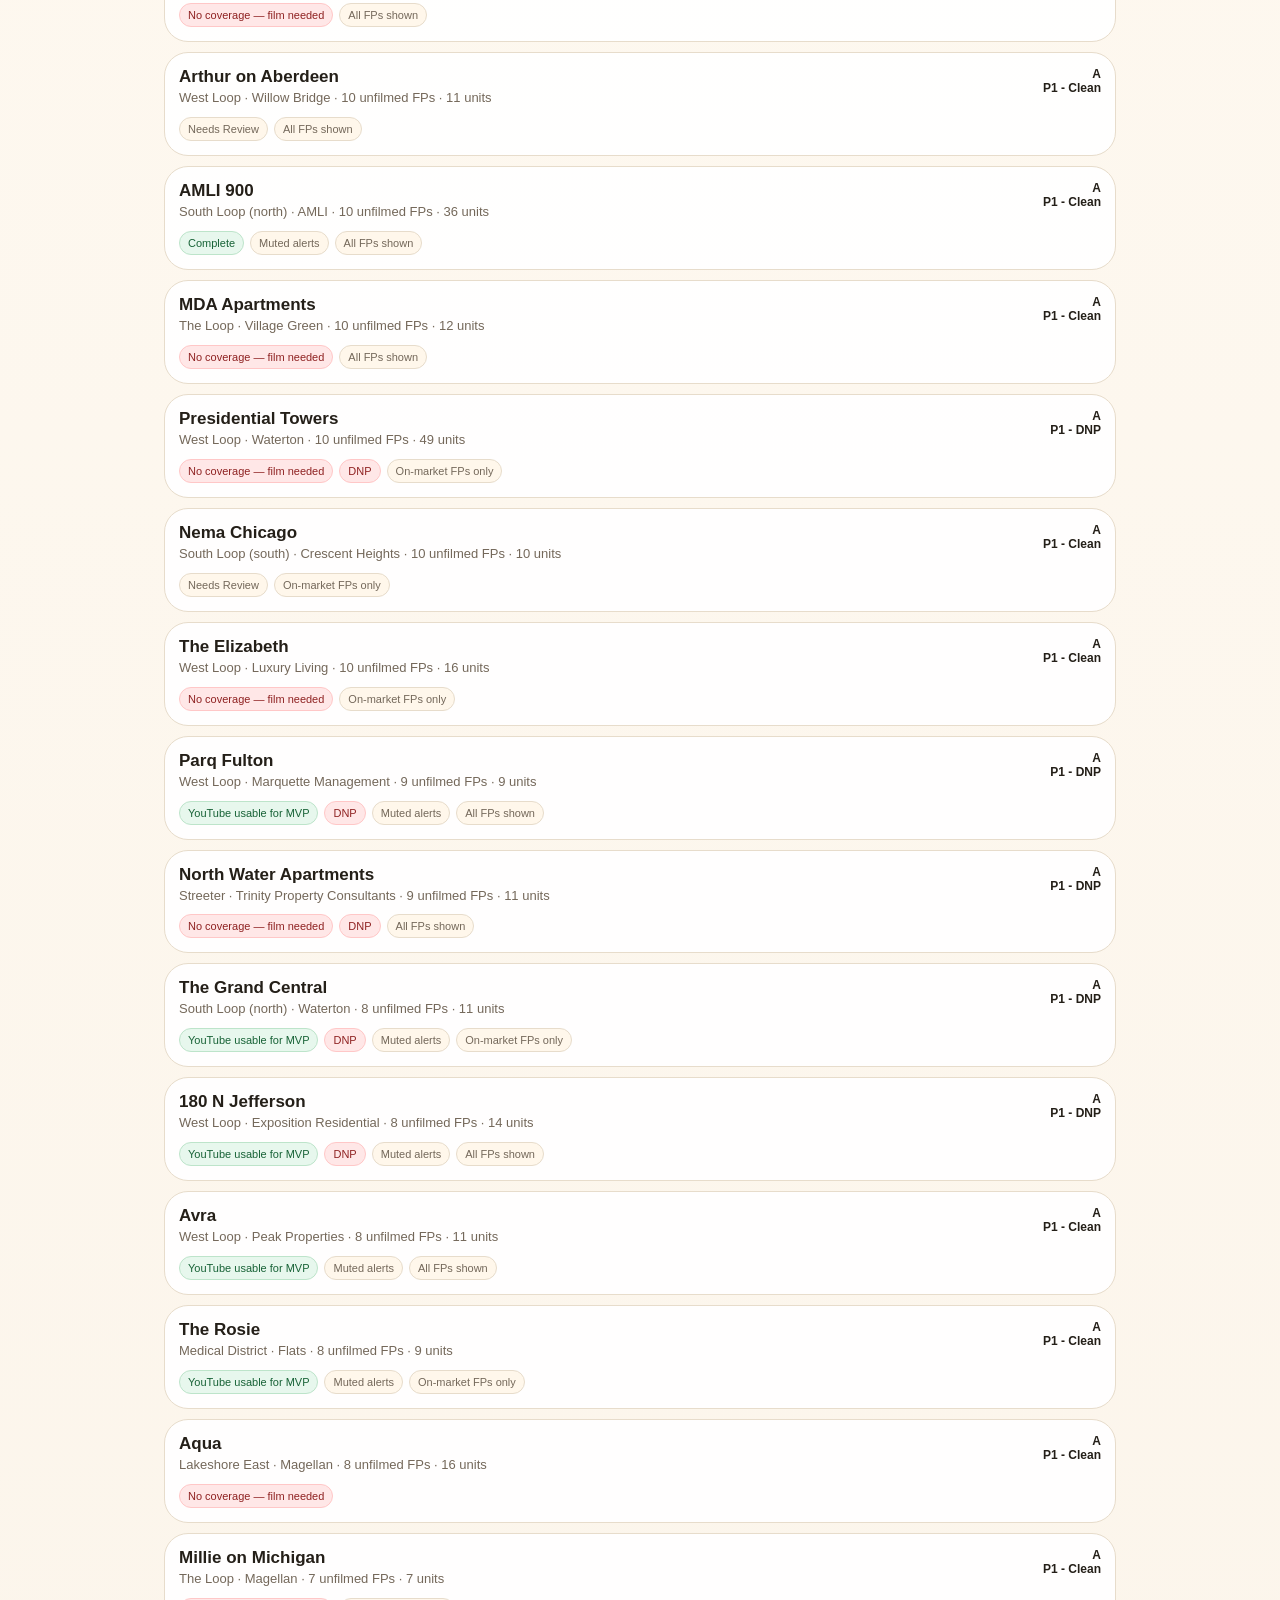
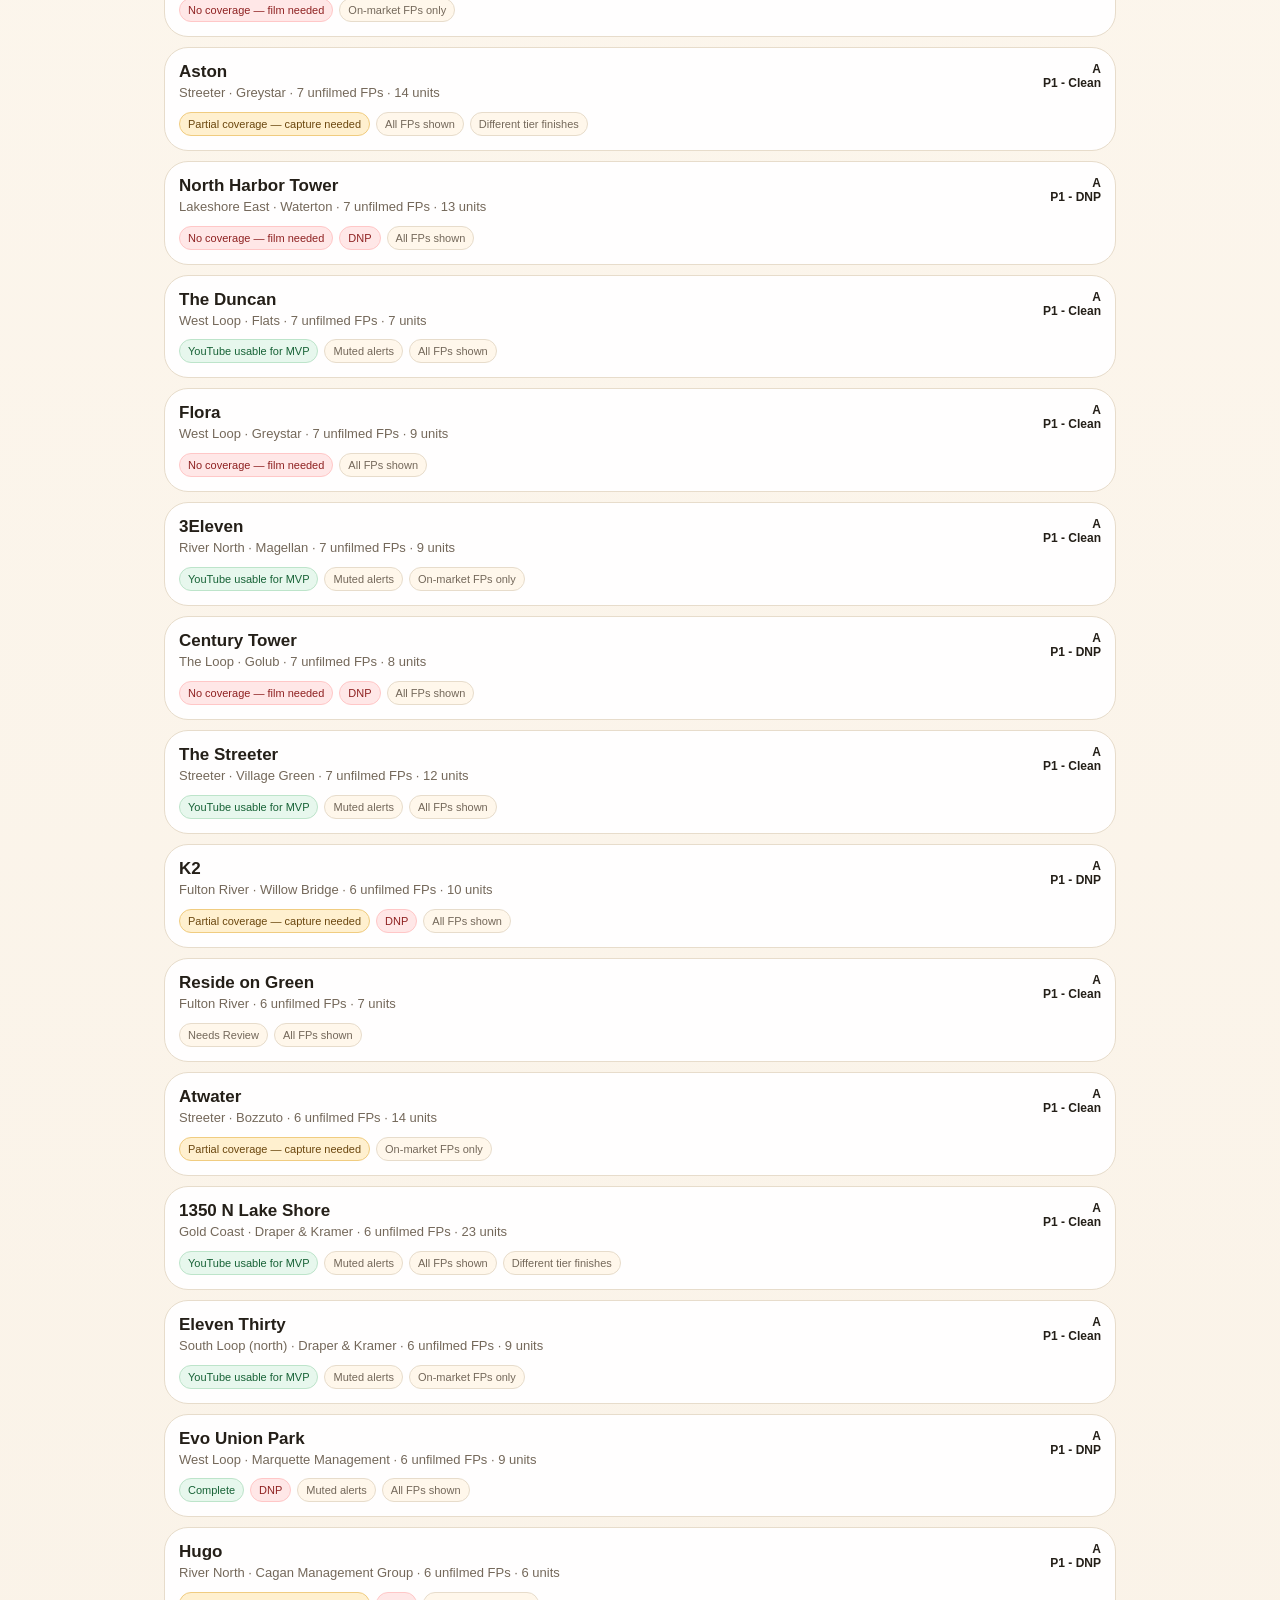
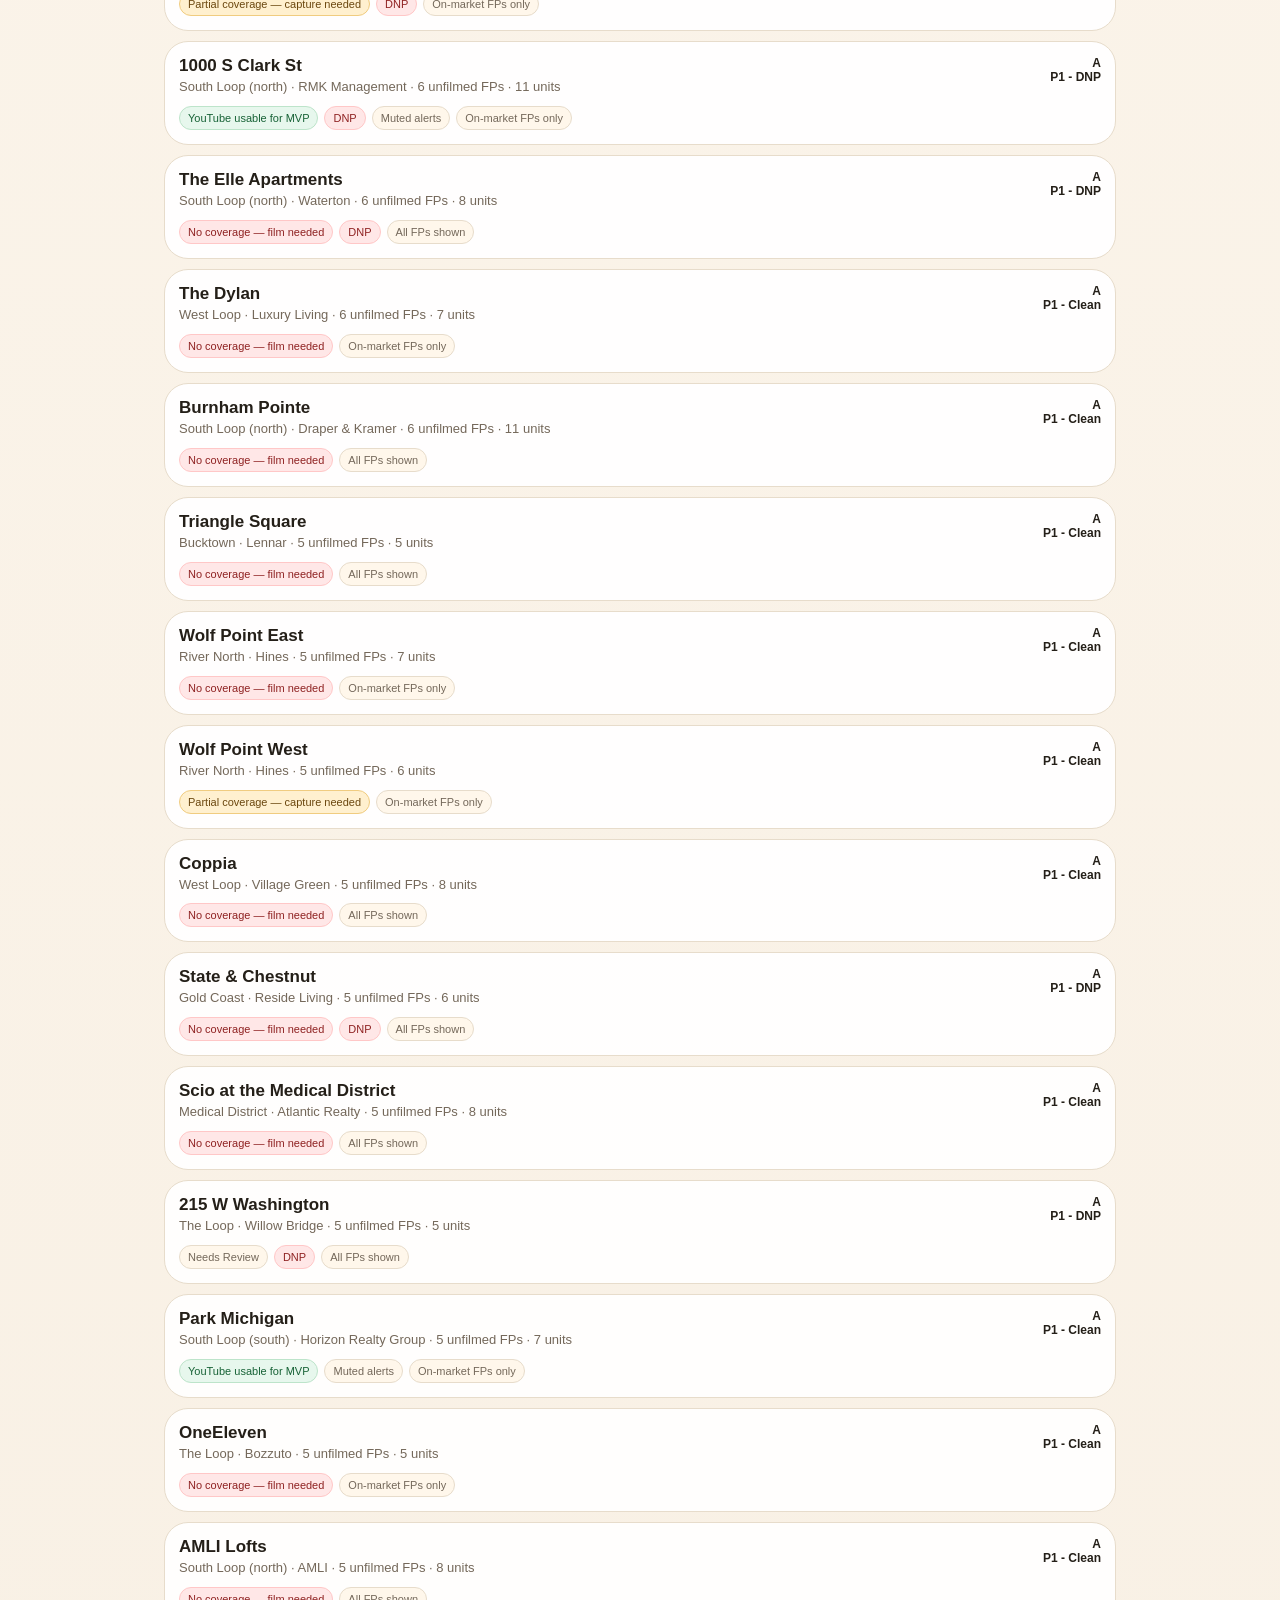
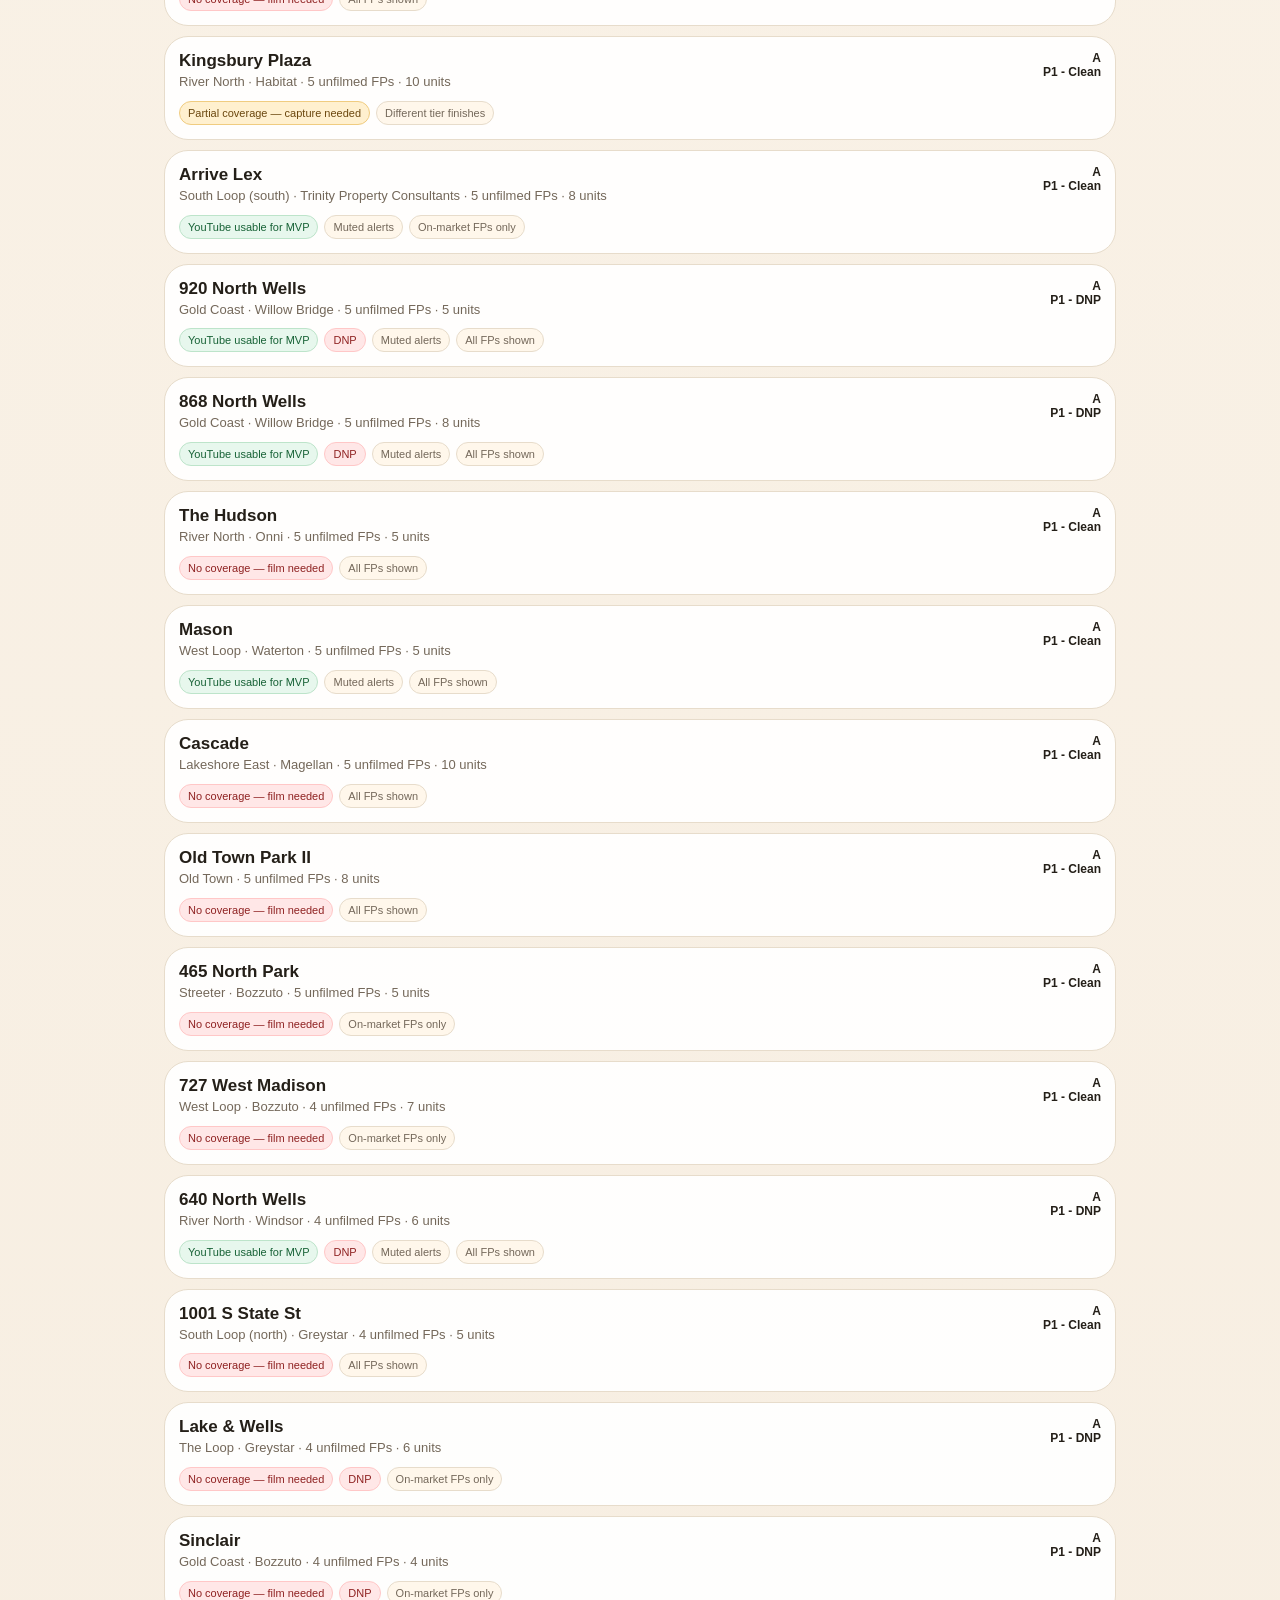
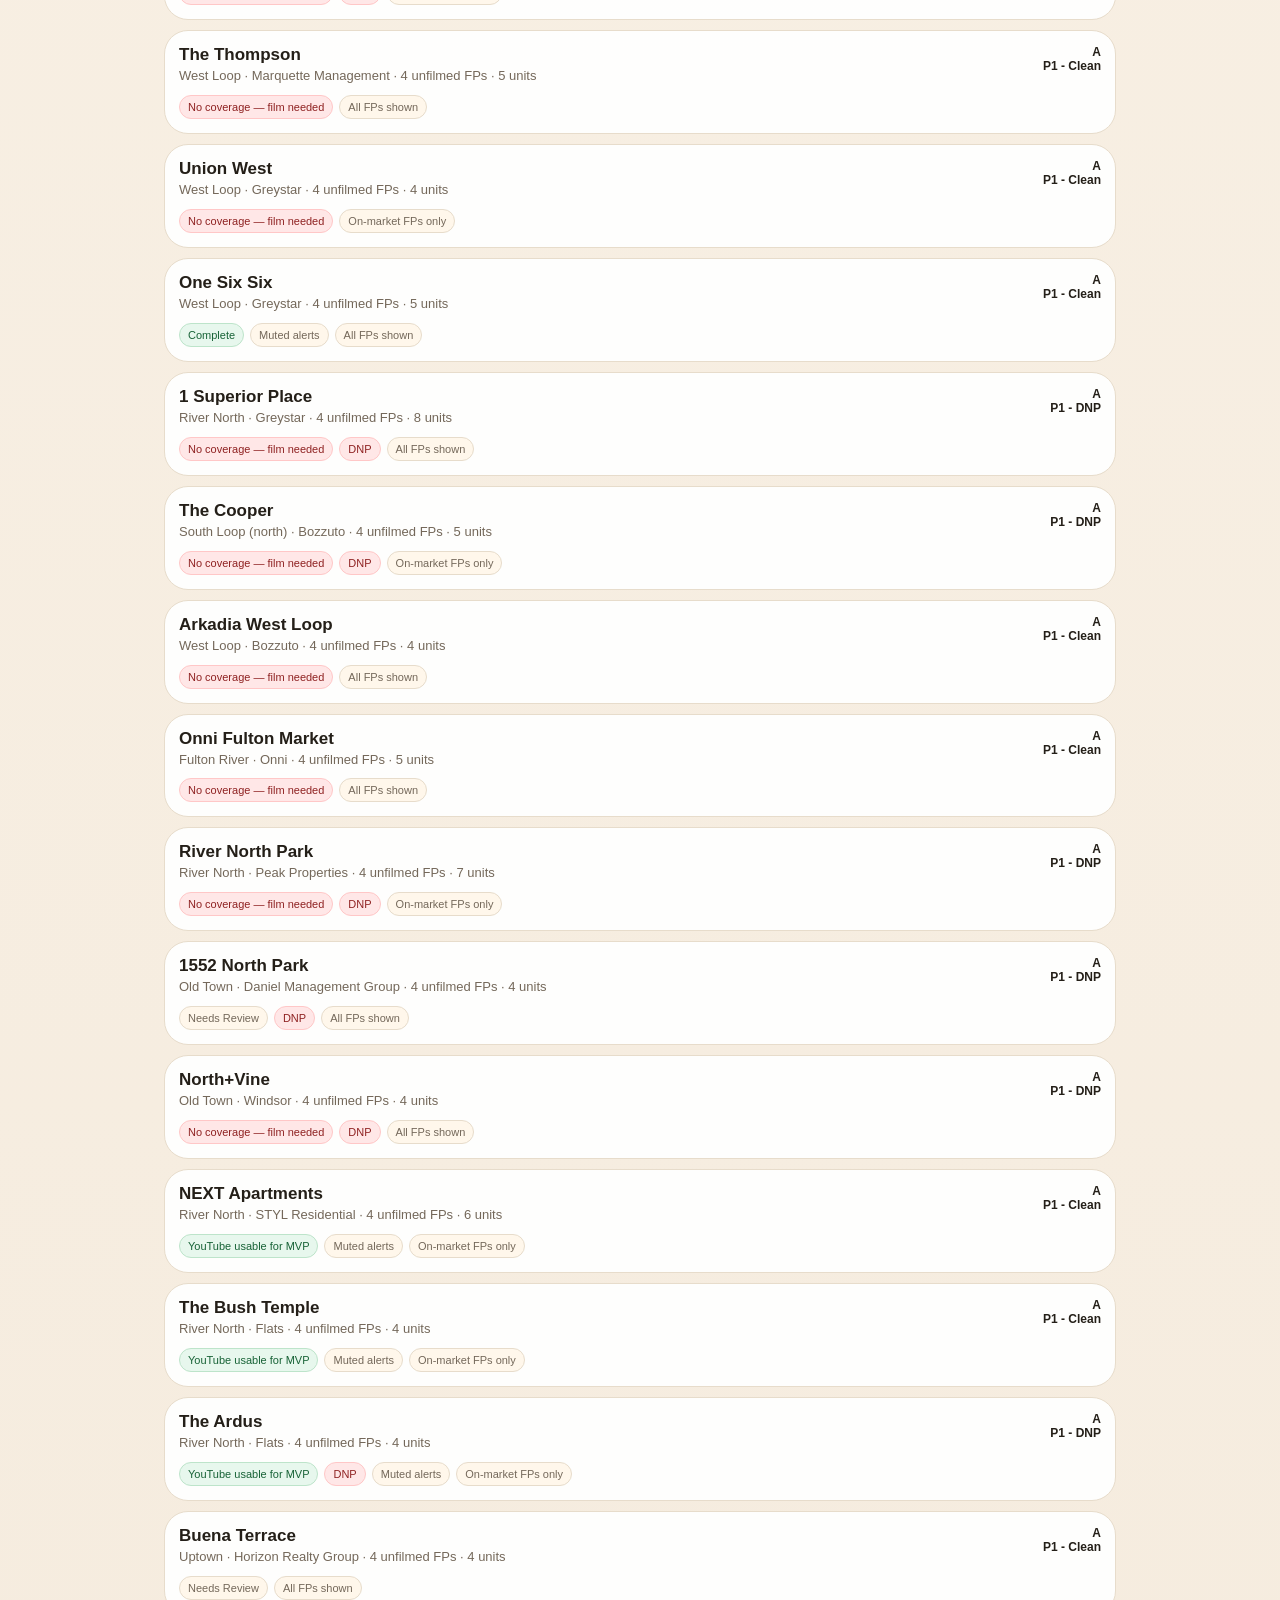
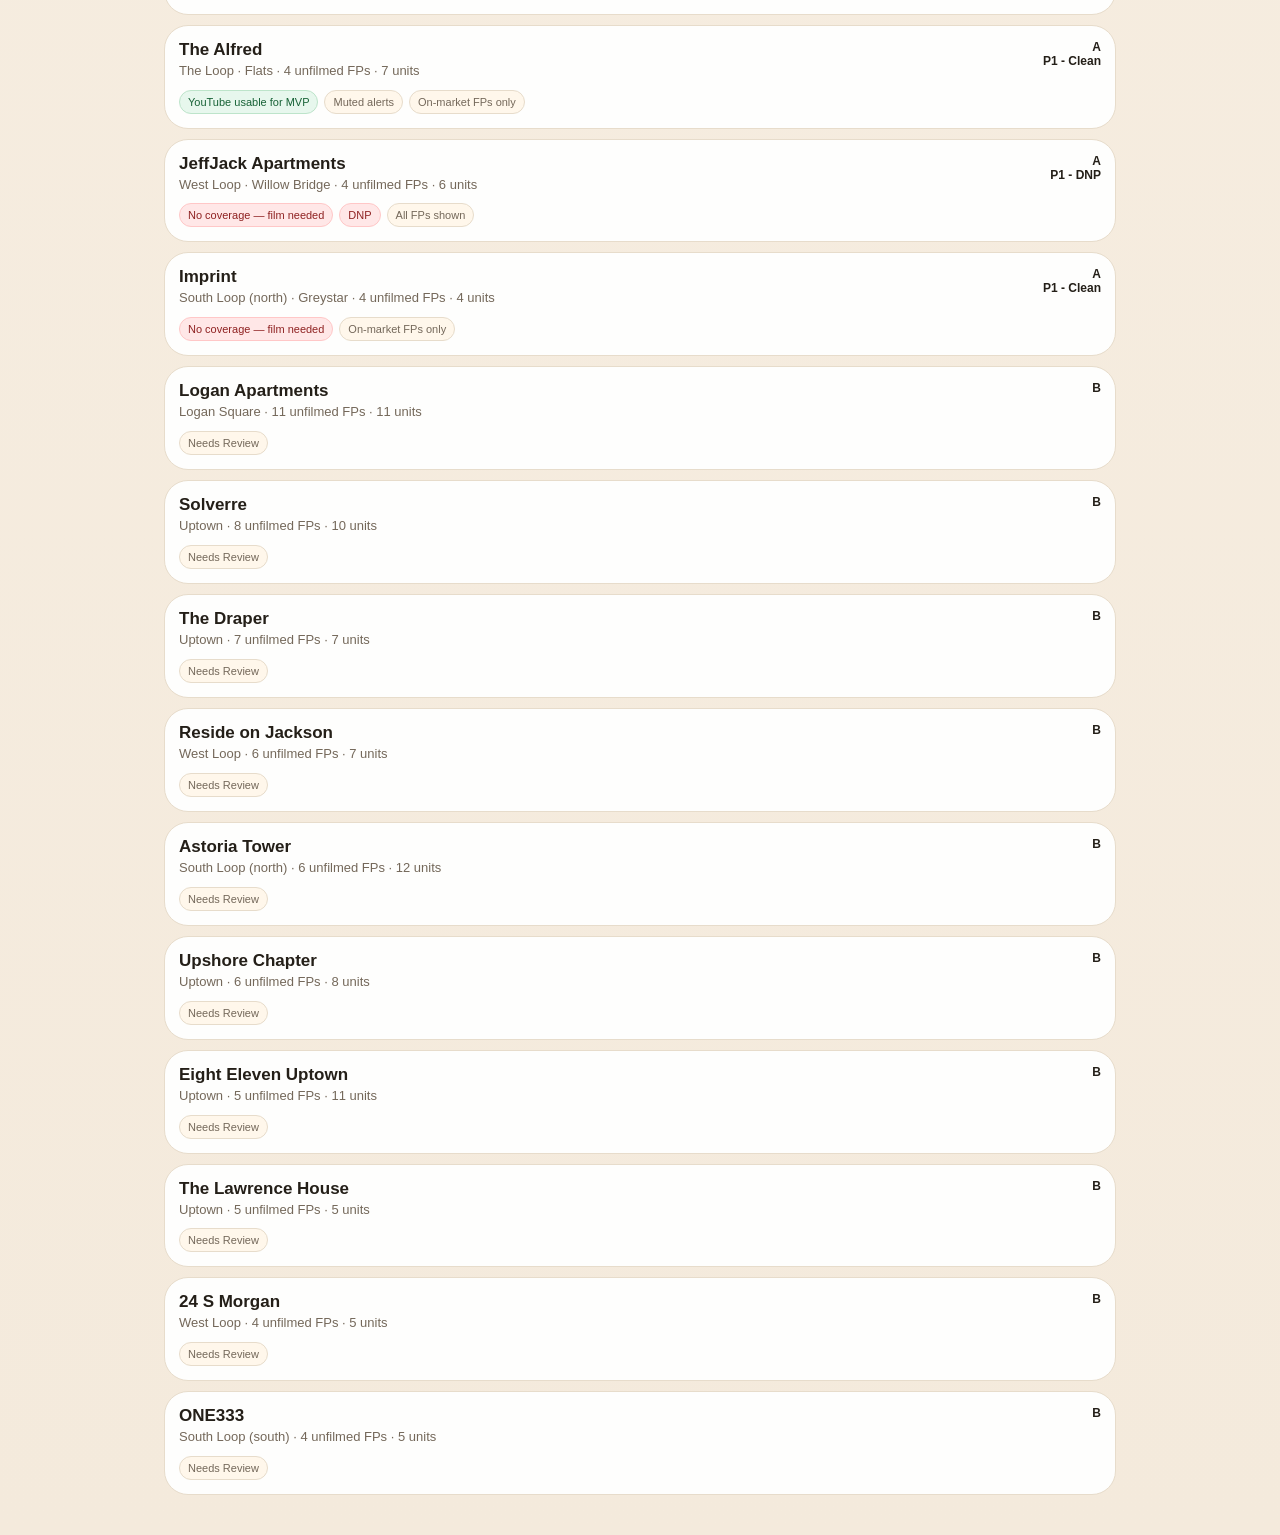
==== commit 3973af3a: "Lower daily floorplan threshold and publish snapshot" ====
--- a/src/index.html
+++ b/src/index.html
@@ -4,10 +4,13 @@
   <meta charset="UTF-8" />
   <meta name="viewport" content="width=device-width, initial-scale=1.0, maximum-scale=1.0, user-scalable=no, viewport-fit=cover" />
   <meta name="theme-color" content="#171512" />
+  <meta http-equiv="Cache-Control" content="no-cache, no-store, must-revalidate" />
+  <meta http-equiv="Pragma" content="no-cache" />
+  <meta http-equiv="Expires" content="0" />
   <meta name="apple-mobile-web-app-capable" content="yes" />
   <meta name="apple-mobile-web-app-title" content="myAPT Ops" />
   <title>myAPT Field Ops</title>
-  <link rel="stylesheet" href="styles.css" />
+  <link rel="stylesheet" href="styles.css?v=20260514-daily-threshold-4" />
 </head>
 <body>
   <div class="app" id="app">
@@ -149,6 +152,9 @@
         <label>Status<select id="partnerStatus"><option>Not Approached</option><option>Pending</option><option>REVISIT</option><option>YES</option><option>NO</option></select></label>
         <label>Nearby buildings<input id="partnerNearbyBuildings" /></label>
         <label>Notes<textarea id="partnerSeedNotes"></textarea></label>
+        <label>Owner name<input id="partnerOwnerName" /></label>
+        <label>Owner contact<input id="partnerOwnerContact" /></label>
+        <label>Next action<select id="partnerNextAction"><option></option><option>Reach Out</option><option>Come back</option><option>Placement</option></select></label>
         <button class="primary-btn" type="submit">Save partner</button>
       </form>
     </div>
@@ -226,7 +232,7 @@
   </div>
 
   <div class="toast" id="toast"></div>
-  <script src="seed-data.js"></script>
-  <script src="app.js"></script>
+  <script src="seed-data.js?v=20260512-partner-status-tap"></script>
+  <script src="app.js?v=20260514-daily-threshold-4"></script>
 </body>
 </html>
--- a/src/styles.css
+++ b/src/styles.css
@@ -1 +1 @@
-:root{--bg:#fffaf2;--card:#ffffff;--card2:#f4eadc;--ink:#241f18;--muted:#74685a;--gold:#c89535;--gold2:#9d6b18;--green:#2f9e5b;--red:#d75353;--line:#e7dccb;--blue:#4f7edc}*{box-sizing:border-box}body{margin:0;background:linear-gradient(180deg,#fffaf2,#f4eadc);color:var(--ink);font-family:-apple-system,BlinkMacSystemFont,"Segoe UI",sans-serif}.app{max-width:980px;margin:0 auto;min-height:100vh;padding:18px 14px 90px}.topbar{display:flex;align-items:center;justify-content:space-between;gap:12px;position:sticky;top:0;background:rgba(255,250,242,.92);backdrop-filter:blur(12px);z-index:10;padding:8px 0 12px}.eyebrow{text-transform:uppercase;letter-spacing:.14em;color:var(--gold2);font-size:11px;font-weight:800}h1,h2,h3,p{margin:0}h1{font-size:30px;letter-spacing:-.04em}h2{font-size:23px;letter-spacing:-.03em}h3{font-size:17px}.icon-btn,.small-btn,.primary-btn,.danger-btn,.tab,.chip{border:0;border-radius:999px;padding:11px 14px;font-weight:800;color:var(--ink);background:var(--card2)}.icon-btn{width:44px;height:44px;font-size:20px}.primary-btn{background:linear-gradient(135deg,#f3c66d,var(--gold));color:#241704;box-shadow:0 8px 18px rgba(200,149,53,.18)}.danger-btn{background:#ffe3e3;color:#9d2626}.small-btn{font-size:13px;color:var(--gold2);border:1px solid var(--line)}.tabs{display:flex;gap:8px;overflow-x:auto;padding:8px 0 14px;position:sticky;top:64px;background:rgba(255,250,242,.9);backdrop-filter:blur(12px);z-index:9}.tab{white-space:nowrap;color:var(--muted)}.tab.active{background:var(--gold);color:#15110b}.panel{display:none}.panel.active{display:block}.hero-card,.card,.drawer-card,.stat,.empty{background:rgba(255,255,255,.94);border:1px solid var(--line);border-radius:24px}.hero-card{padding:18px;display:flex;gap:14px;align-items:flex-start;justify-content:space-between;margin-bottom:14px}.hero-card p,.muted{color:var(--muted);font-size:13px;line-height:1.35;margin-top:5px}.stats-grid{display:grid;grid-template-columns:repeat(2,1fr);gap:10px;margin:12px 0 18px}.stat{padding:14px}.stat b{font-size:25px}.stat span{display:block;color:var(--muted);font-size:12px;margin-top:3px}.section-head{display:flex;align-items:center;justify-content:space-between;gap:12px;margin:18px 0 10px}.toolbar{display:grid;grid-template-columns:1fr;gap:10px;margin:6px 0 10px}.search,.select,input,textarea,select{width:100%;border:1px solid var(--line);background:#fffdf9;color:var(--ink);border-radius:16px;padding:13px 14px;font-size:16px}textarea{min-height:100px;resize:vertical}.chip-row{display:flex;gap:8px;overflow:auto;padding:4px 0 12px}.chip{font-size:13px;color:var(--muted);white-space:nowrap;border:1px solid var(--line)}.chip.active{color:#14100a;background:var(--gold)}.list{display:grid;gap:10px}.card{padding:14px;display:grid;grid-template-columns:1fr auto;gap:10px;align-items:start}.card:active{transform:scale(.99)}.card-title{font-weight:900;font-size:17px}.card-sub{color:var(--muted);font-size:13px;margin-top:3px;line-height:1.3}.badges{display:flex;flex-wrap:wrap;gap:6px;margin-top:10px}.badge{font-size:11px;border:1px solid var(--line);border-radius:999px;padding:5px 8px;color:var(--muted);background:#fff7eb}.badge.gold{color:#6b470f;background:#fff0cf;border-color:#f0cc80}.badge.green{color:#176236;background:#e7f7ed;border-color:#bde4ca}.badge.red{color:#8f2222;background:#ffe7e7;border-color:#ffc7c7}.badge.blue{color:#193f93;background:#e8efff;border-color:#cbd9ff}.status-pill{text-align:right;font-size:12px;font-weight:900;max-width:138px}.yes-strip{display:none;background:#e8f7ed;border:1px solid #b9e1c5;color:#1f6d3b;border-radius:18px;padding:10px 12px;margin:8px 0 12px;font-size:13px;line-height:1.35}.drawer{position:fixed;inset:0;background:rgba(36,31,24,.34);display:none;z-index:50;align-items:flex-end}.drawer.open{display:flex}.drawer-card{width:100%;max-width:760px;margin:0 auto;max-height:92vh;overflow:auto;padding:20px;border-radius:26px 26px 0 0;position:relative}.drawer-card.large{max-width:900px}.close{position:absolute;right:14px;top:12px;border:0;background:#fff7eb;color:var(--ink);font-size:26px;border-radius:50%;width:42px;height:42px}.detail-grid{display:grid;gap:10px;margin-top:14px}.detail-row{background:#fff7eb;border:1px solid var(--line);border-radius:16px;padding:12px}.detail-row label,.form label{display:block;color:var(--muted);font-size:12px;font-weight:800;text-transform:uppercase;letter-spacing:.08em;margin-bottom:7px}.detail-row div{line-height:1.35}.actions{display:flex;flex-wrap:wrap;gap:8px;margin-top:14px}.form{display:grid;gap:12px;margin-top:12px}.settings-block{padding:14px 0;border-bottom:1px solid var(--line)}.danger-zone{border-bottom:0}.toast{position:fixed;left:50%;bottom:22px;transform:translateX(-50%) translateY(20px);opacity:0;background:var(--gold);color:#15100a;padding:12px 16px;border-radius:999px;font-weight:900;z-index:80;transition:.2s}.toast.show{opacity:1;transform:translateX(-50%) translateY(0)}.empty{padding:20px;color:var(--muted);text-align:center}.link{color:var(--gold2);word-break:break-word}.two-col{display:grid;grid-template-columns:1fr;gap:10px}.capture-item{border-left:4px solid var(--gold)}@media(min-width:760px){.toolbar{grid-template-columns:1fr 260px}.stats-grid{grid-template-columns:repeat(4,1fr)}.two-col{grid-template-columns:1fr 1fr}.drawer{align-items:center}.drawer-card{border-radius:26px}.app{padding-bottom:40px}}.compact-actions{margin-top:0;justify-content:flex-end}.checkbox-label{display:flex!important;gap:10px;align-items:center;color:var(--ink)!important;text-transform:none!important;letter-spacing:0!important;font-size:15px!important}.checkbox-label input{width:auto}.form .checkbox-label{margin:4px 0 0}
+:root{--bg:#fffaf2;--card:#ffffff;--card2:#f4eadc;--ink:#241f18;--muted:#74685a;--gold:#c89535;--gold2:#9d6b18;--green:#2f9e5b;--red:#d75353;--line:#e7dccb;--blue:#4f7edc}*{box-sizing:border-box}body{margin:0;background:linear-gradient(180deg,#fffaf2,#f4eadc);color:var(--ink);font-family:-apple-system,BlinkMacSystemFont,"Segoe UI",sans-serif}body.drawer-open{overflow:hidden;touch-action:none}.app{max-width:980px;margin:0 auto;min-height:100vh;padding:18px 14px 90px}.topbar{display:flex;align-items:center;justify-content:space-between;gap:12px;position:sticky;top:0;background:rgba(255,250,242,.92);backdrop-filter:blur(12px);z-index:10;padding:8px 0 12px}.eyebrow{text-transform:uppercase;letter-spacing:.14em;color:var(--gold2);font-size:11px;font-weight:800}h1,h2,h3,p{margin:0}h1{font-size:30px;letter-spacing:-.04em}h2{font-size:23px;letter-spacing:-.03em}h3{font-size:17px}.icon-btn,.small-btn,.primary-btn,.danger-btn,.tab,.chip{border:0;border-radius:999px;padding:11px 14px;font-weight:800;color:var(--ink);background:var(--card2)}.icon-btn{width:44px;height:44px;font-size:20px}.primary-btn{background:linear-gradient(135deg,#f3c66d,var(--gold));color:#241704;box-shadow:0 8px 18px rgba(200,149,53,.18)}.danger-btn{background:#ffe3e3;color:#9d2626}.small-btn{font-size:13px;color:var(--gold2);border:1px solid var(--line)}.tabs{display:flex;gap:8px;overflow-x:auto;padding:8px 0 14px;position:sticky;top:64px;background:rgba(255,250,242,.9);backdrop-filter:blur(12px);z-index:9}.tab{white-space:nowrap;color:var(--muted)}.tab.active{background:var(--gold);color:#15110b}.panel{display:none}.panel.active{display:block}.hero-card,.card,.drawer-card,.stat,.empty{background:rgba(255,255,255,.94);border:1px solid var(--line);border-radius:24px}.hero-card{padding:18px;display:flex;gap:14px;align-items:flex-start;justify-content:space-between;margin-bottom:14px}.hero-card p,.muted{color:var(--muted);font-size:13px;line-height:1.35;margin-top:5px}.stats-grid{display:grid;grid-template-columns:repeat(2,1fr);gap:10px;margin:12px 0 18px}.stat{padding:14px}.stat b{font-size:25px}.stat span{display:block;color:var(--muted);font-size:12px;margin-top:3px}.section-head{display:flex;align-items:center;justify-content:space-between;gap:12px;margin:18px 0 10px}.toolbar{display:grid;grid-template-columns:1fr;gap:10px;margin:6px 0 10px}.search,.select,input,textarea,select{width:100%;border:1px solid var(--line);background:#fffdf9;color:var(--ink);border-radius:16px;padding:13px 14px;font-size:16px}textarea{min-height:100px;resize:vertical}.chip-row{display:flex;gap:8px;overflow:auto;padding:4px 0 12px}.chip{font-size:13px;color:var(--muted);white-space:nowrap;border:1px solid var(--line)}.chip.active{color:#14100a;background:var(--gold)}.list{display:grid;gap:10px}.card{padding:14px;display:grid;grid-template-columns:1fr auto;gap:10px;align-items:start}.card:active{transform:scale(.99)}.card-title{font-weight:900;font-size:17px}.card-sub{color:var(--muted);font-size:13px;margin-top:3px;line-height:1.3}.badges{display:flex;flex-wrap:wrap;gap:6px;margin-top:10px}.badge{font-size:11px;border:1px solid var(--line);border-radius:999px;padding:5px 8px;color:var(--muted);background:#fff7eb}.badge.gold{color:#6b470f;background:#fff0cf;border-color:#f0cc80}.badge.green{color:#176236;background:#e7f7ed;border-color:#bde4ca}.badge.red{color:#8f2222;background:#ffe7e7;border-color:#ffc7c7}.badge.blue{color:#193f93;background:#e8efff;border-color:#cbd9ff}.status-pill{text-align:right;font-size:12px;font-weight:900;max-width:138px}.yes-strip{display:none;background:#e8f7ed;border:1px solid #b9e1c5;color:#1f6d3b;border-radius:18px;padding:10px 12px;margin:8px 0 12px;font-size:13px;line-height:1.35}.drawer{position:fixed;inset:0;background:rgba(36,31,24,.34);display:none;z-index:50;align-items:flex-end;overflow:hidden;touch-action:none}.drawer.open{display:flex}.drawer-card{width:100%;max-width:760px;margin:0 auto;height:auto;max-height:92dvh;max-height:92vh;overflow-y:auto;overscroll-behavior:contain;-webkit-overflow-scrolling:touch;touch-action:pan-y;padding:20px 20px calc(28px + env(safe-area-inset-bottom));border-radius:26px 26px 0 0;position:relative}.drawer-card.large{max-width:900px}.drawer-card::after{content:'';display:block;height:18px}.close{position:absolute;right:14px;top:12px;border:0;background:#fff7eb;color:var(--ink);font-size:26px;border-radius:50%;width:42px;height:42px}.detail-grid{display:grid;gap:10px;margin-top:14px}.detail-row{background:#fff7eb;border:1px solid var(--line);border-radius:16px;padding:12px}.detail-row label,.form label{display:block;color:var(--muted);font-size:12px;font-weight:800;text-transform:uppercase;letter-spacing:.08em;margin-bottom:7px}.detail-row div{line-height:1.35}.actions{display:flex;flex-wrap:wrap;gap:8px;margin-top:14px}.form{display:grid;gap:12px;margin-top:12px}.settings-block{padding:14px 0;border-bottom:1px solid var(--line)}.danger-zone{border-bottom:0}.toast{position:fixed;left:50%;bottom:22px;transform:translateX(-50%) translateY(20px);opacity:0;background:var(--gold);color:#15100a;padding:12px 16px;border-radius:999px;font-weight:900;z-index:80;transition:.2s}.toast.show{opacity:1;transform:translateX(-50%) translateY(0)}.empty{padding:20px;color:var(--muted);text-align:center}.link{color:var(--gold2);word-break:break-word}.two-col{display:grid;grid-template-columns:1fr;gap:10px}.capture-item{border-left:4px solid var(--gold)}@media(min-width:760px){.toolbar{grid-template-columns:1fr 260px}.stats-grid{grid-template-columns:repeat(4,1fr)}.two-col{grid-template-columns:1fr 1fr}.drawer{align-items:center}.drawer-card{border-radius:26px}.app{padding-bottom:40px}}.compact-actions{margin-top:0;justify-content:flex-end}.checkbox-label{display:flex!important;gap:10px;align-items:center;color:var(--ink)!important;text-transform:none!important;letter-spacing:0!important;font-size:15px!important}.checkbox-label input{width:auto}.form .checkbox-label{margin:4px 0 0}
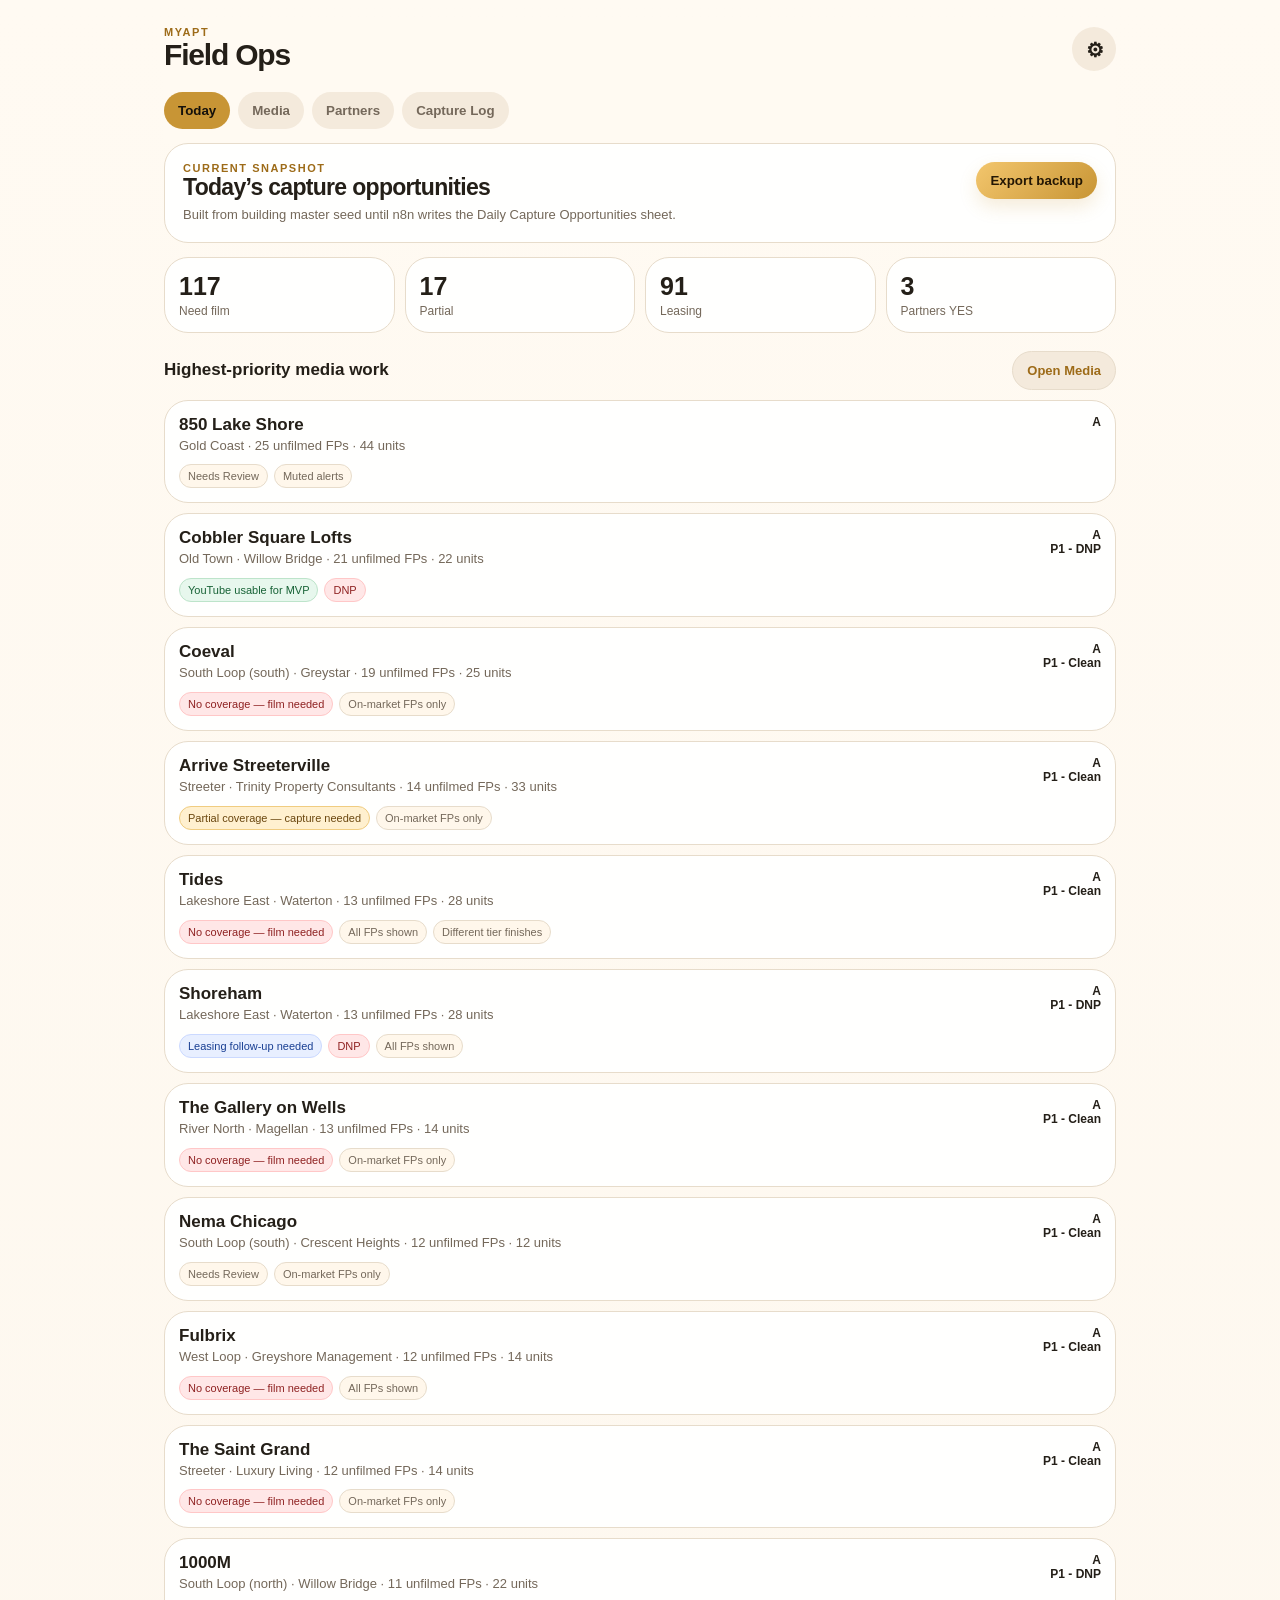
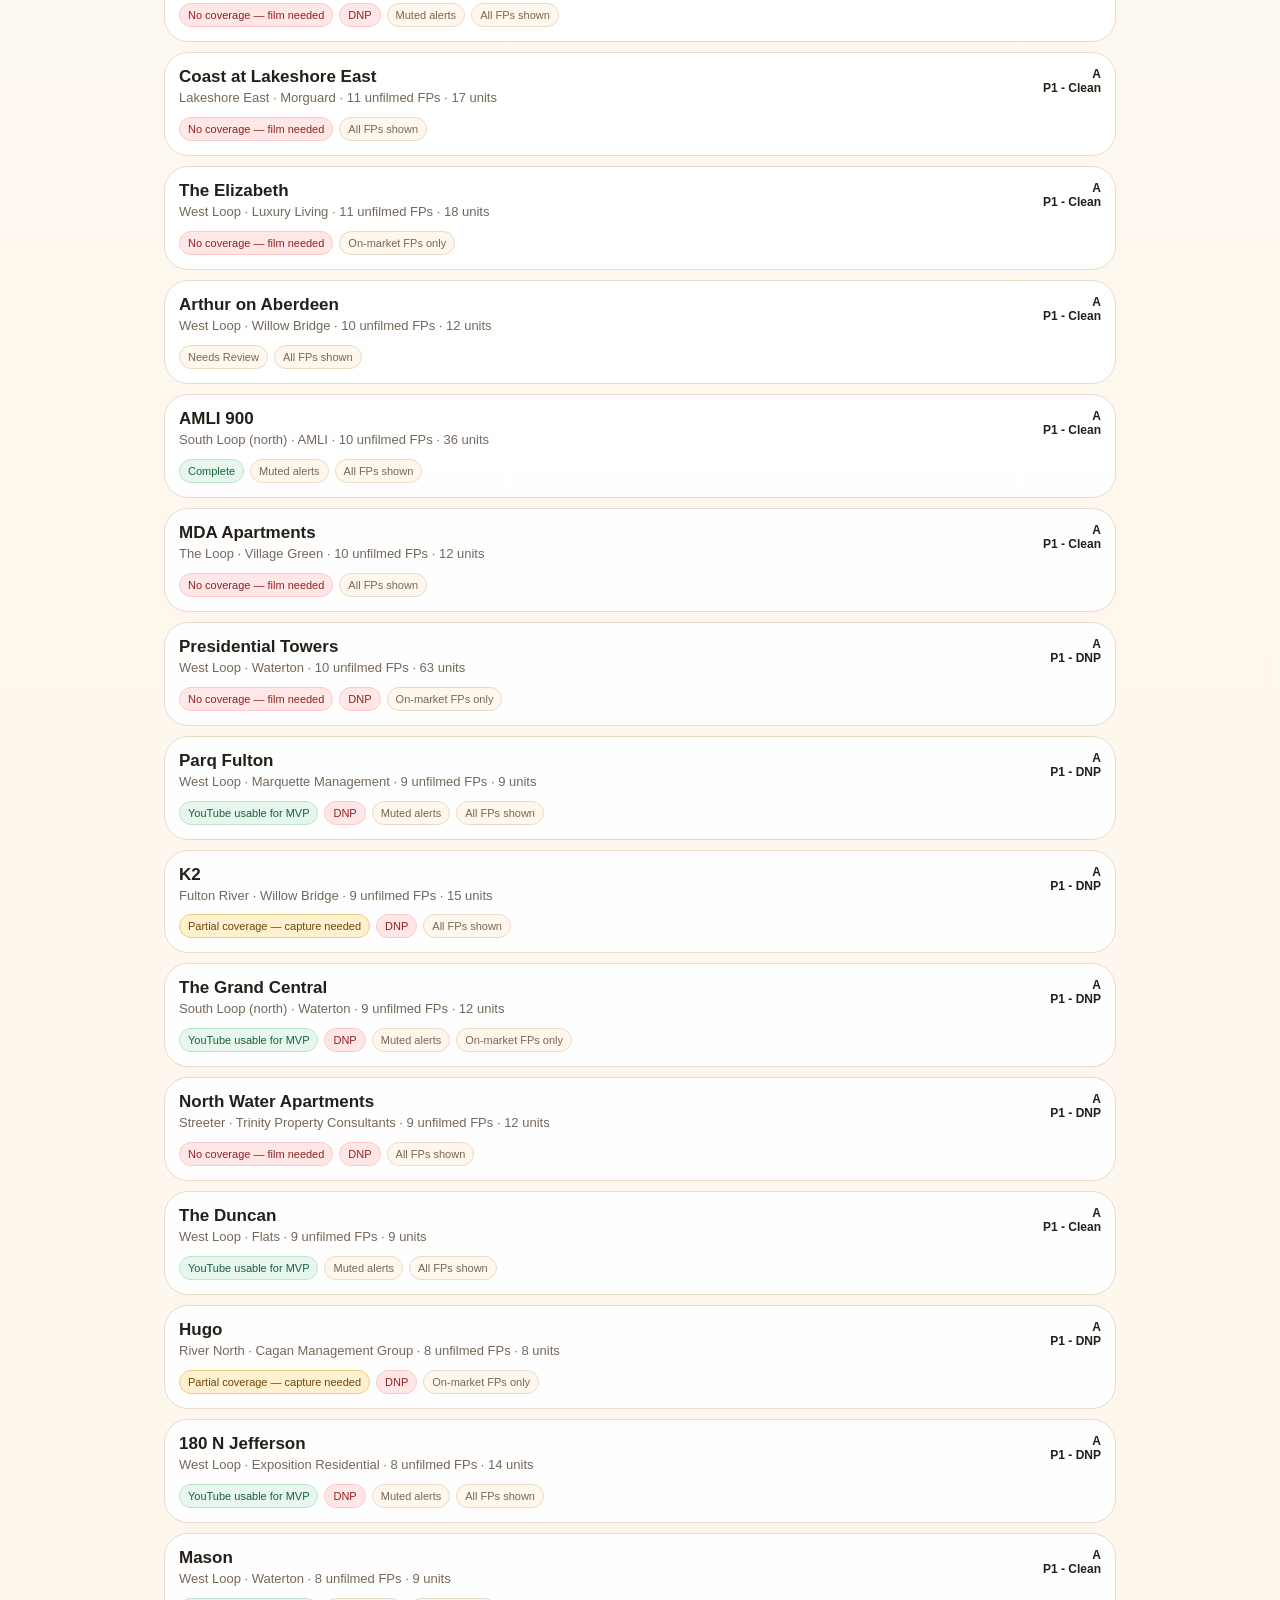
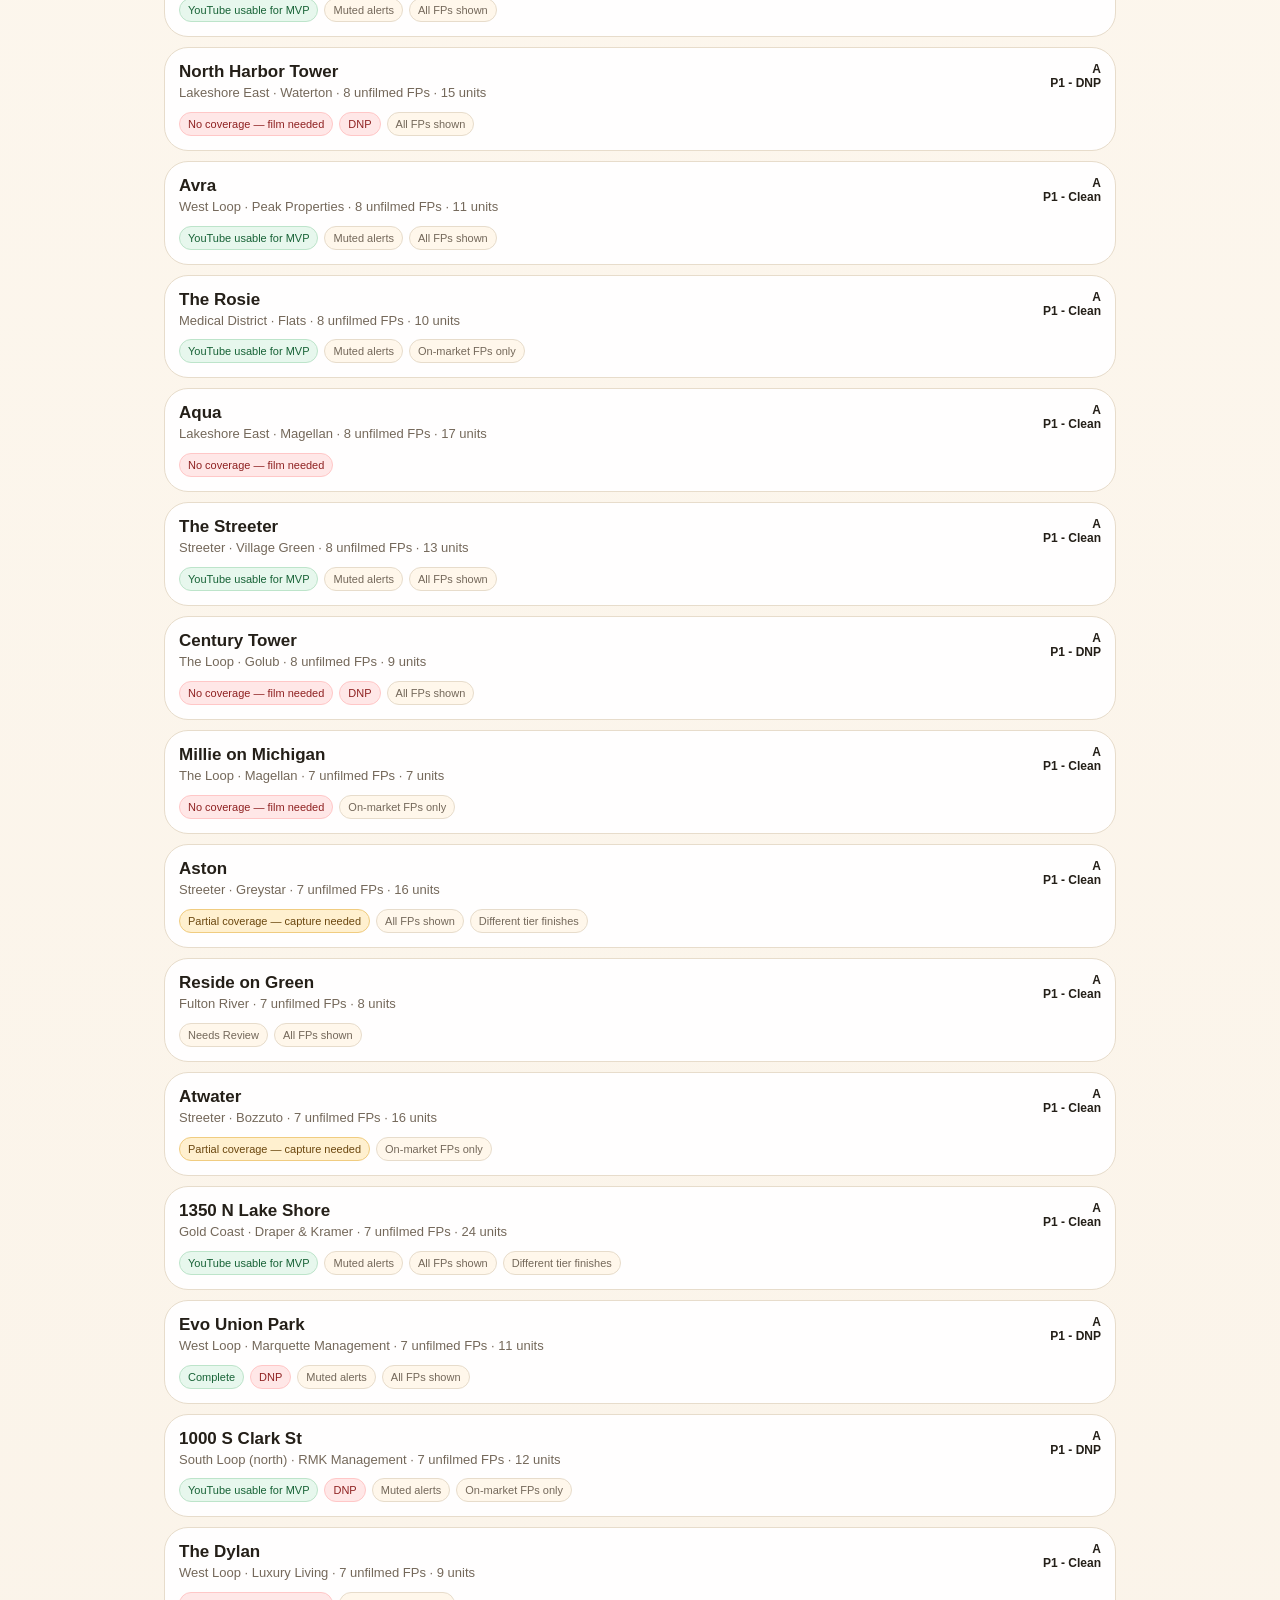
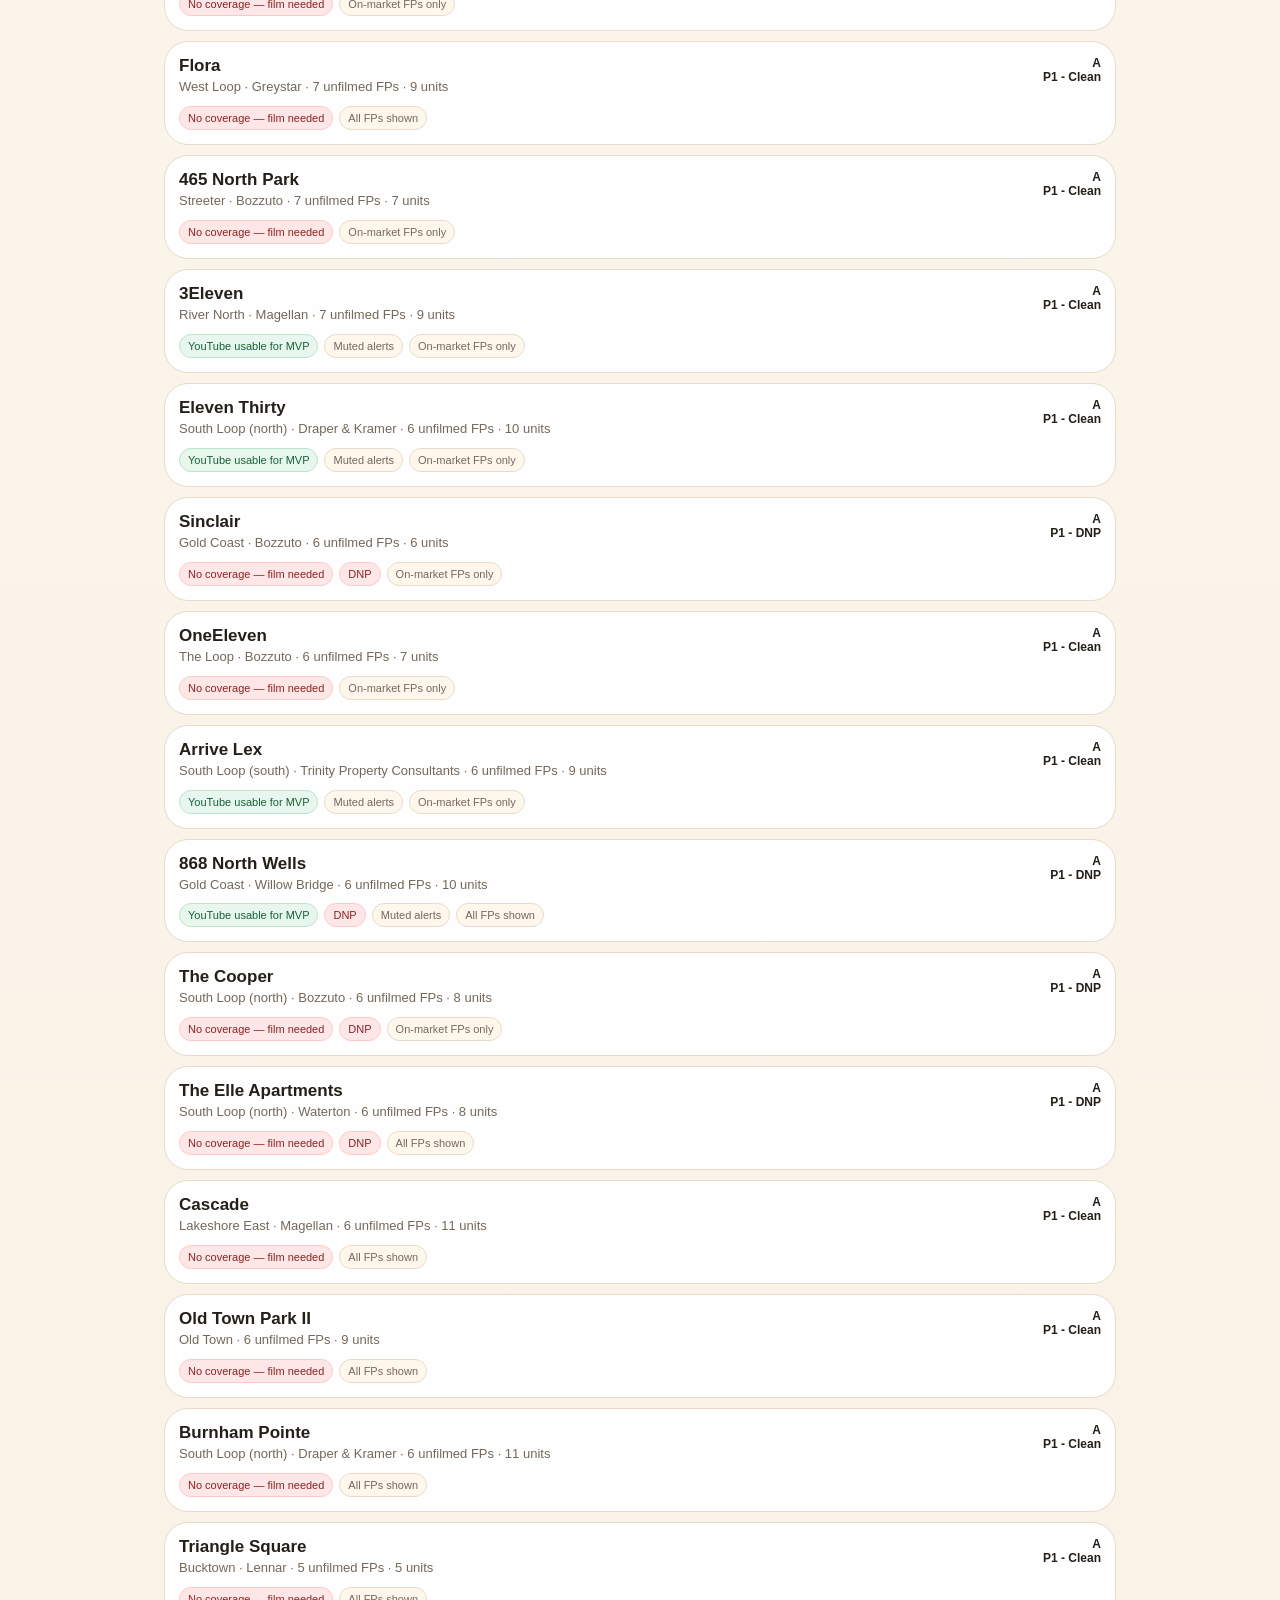
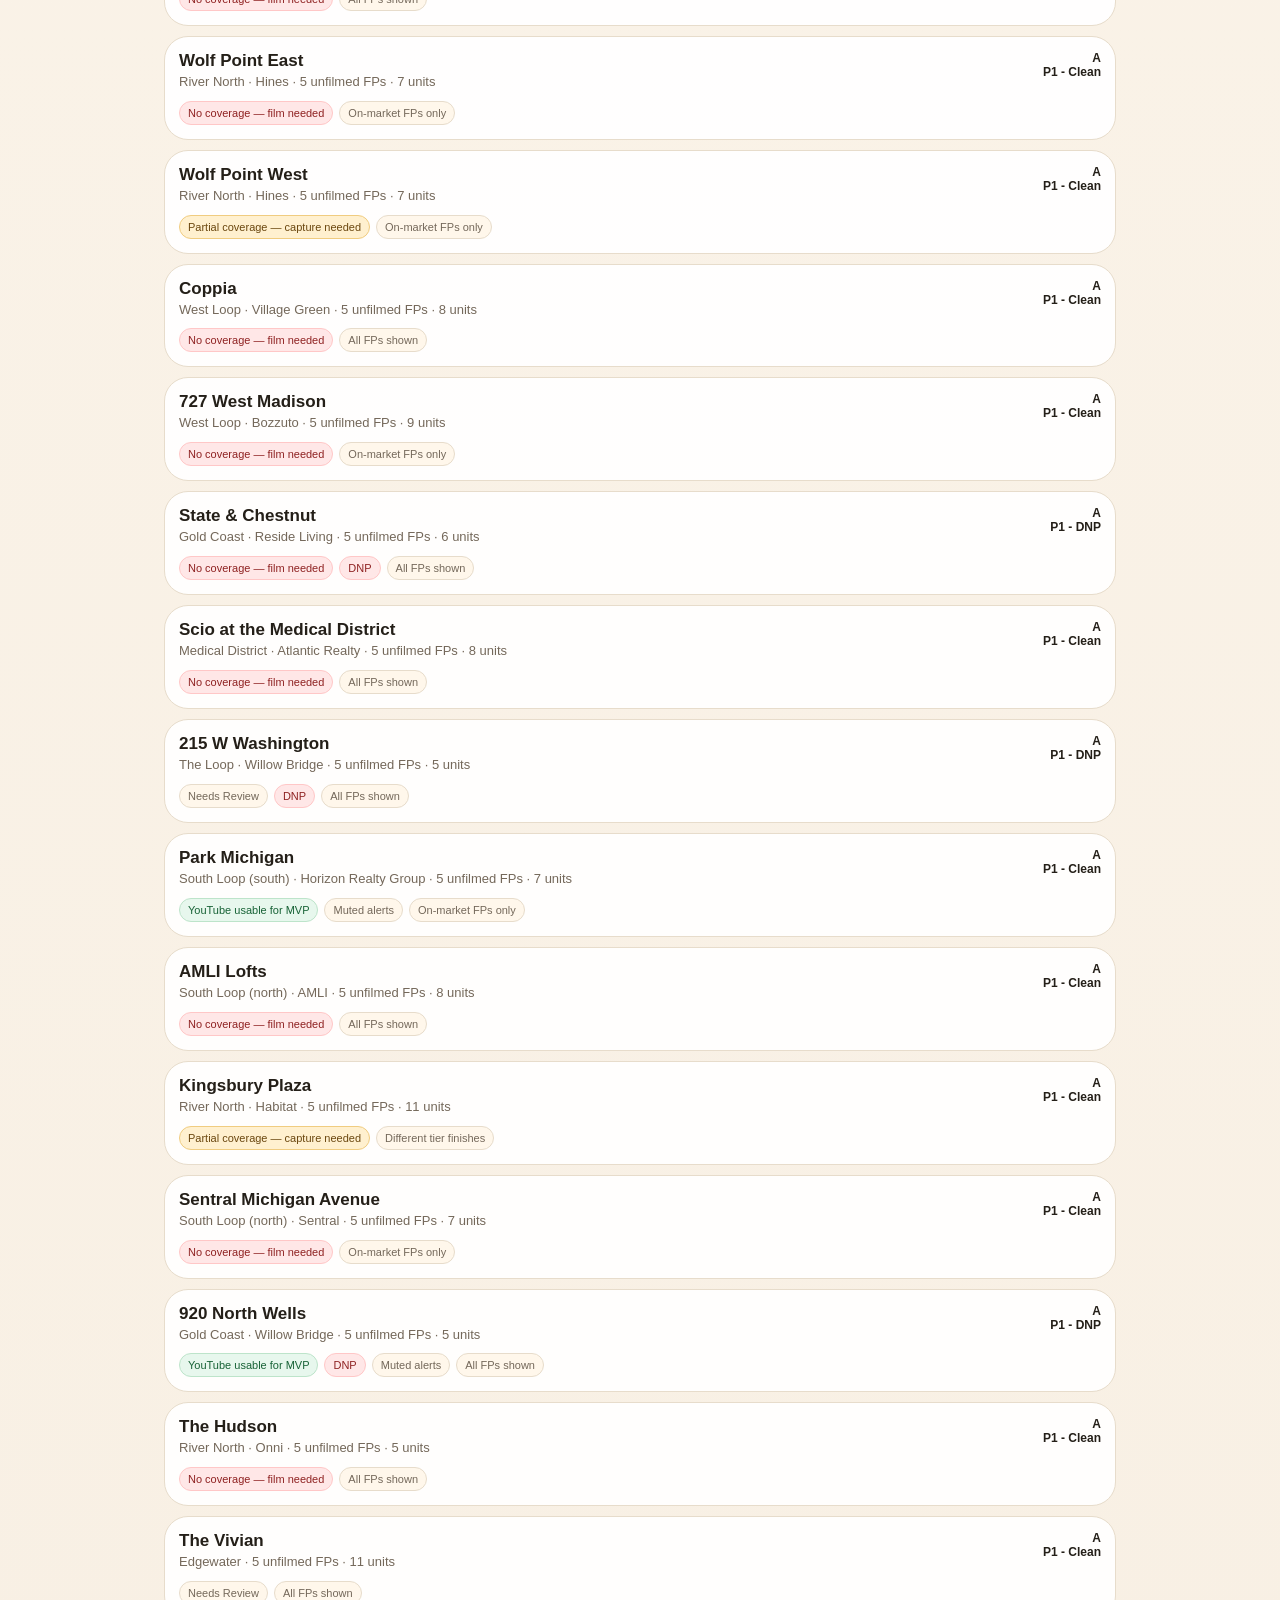
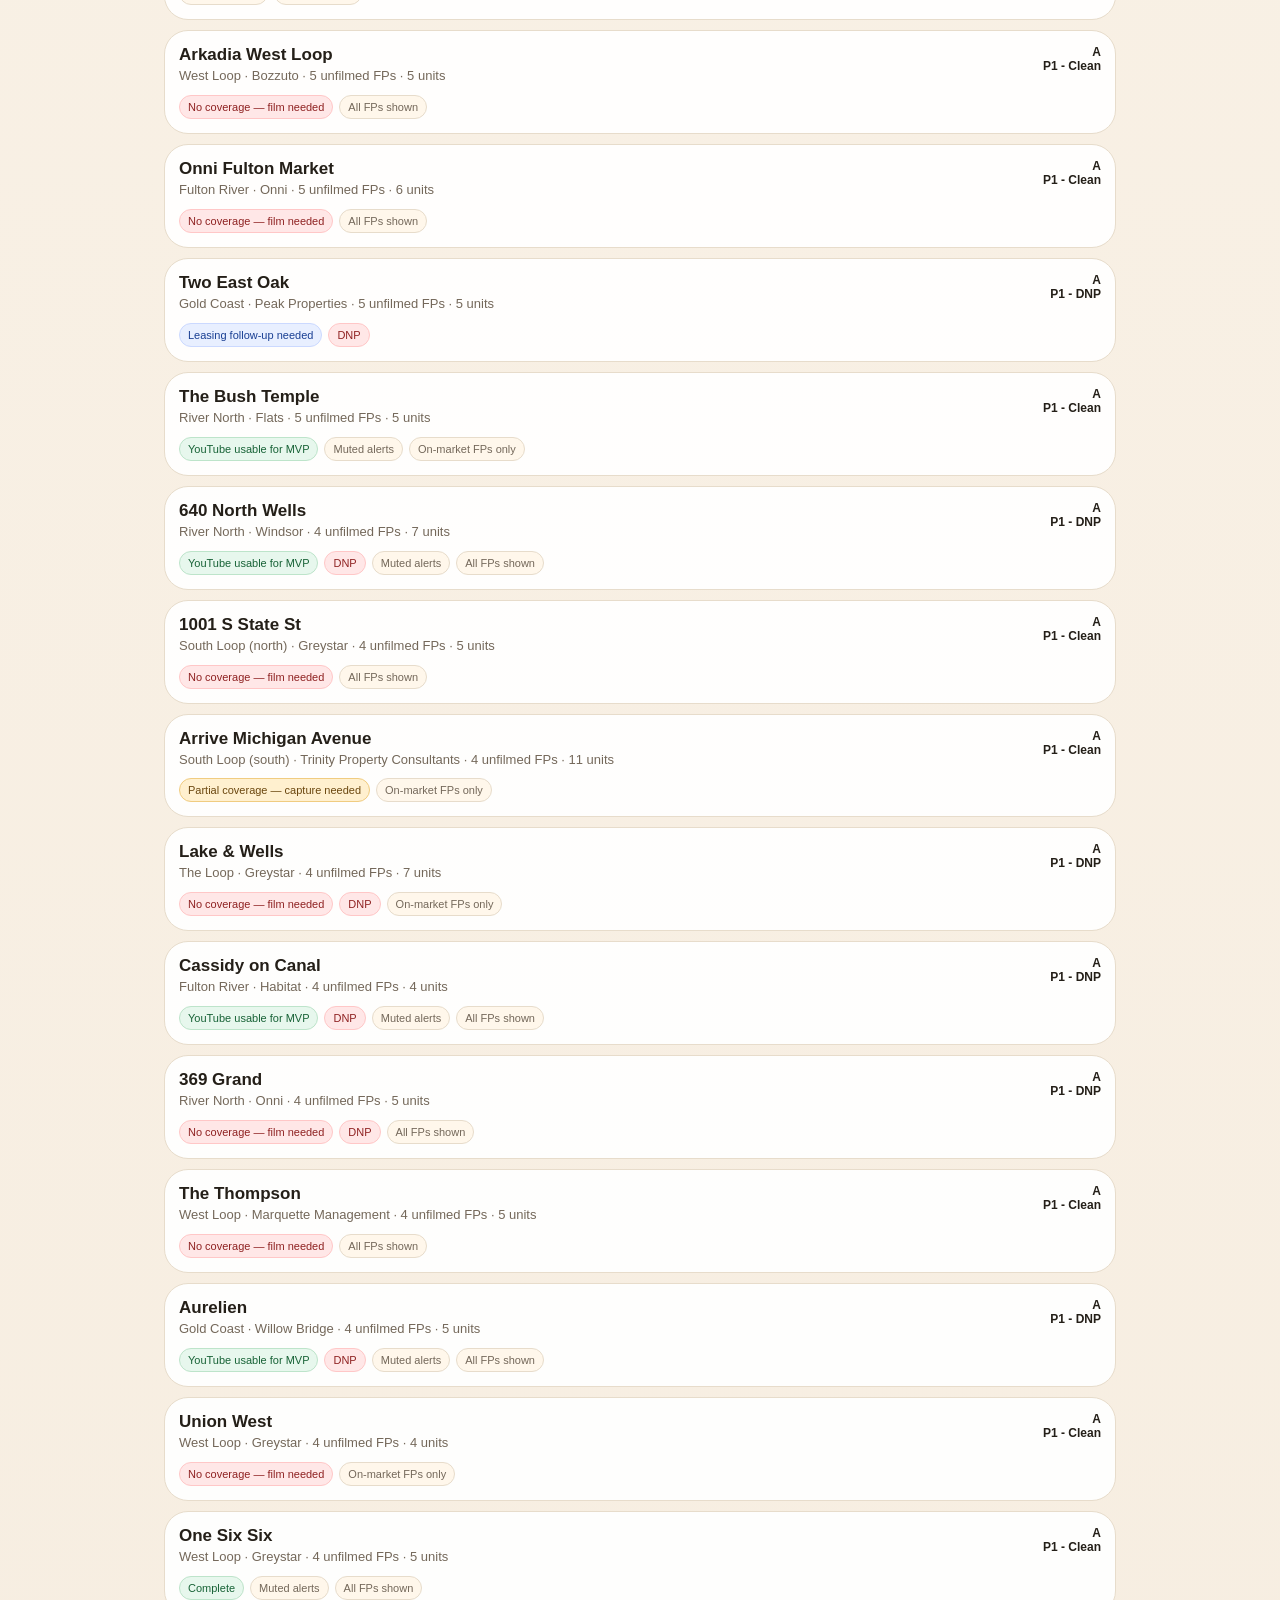
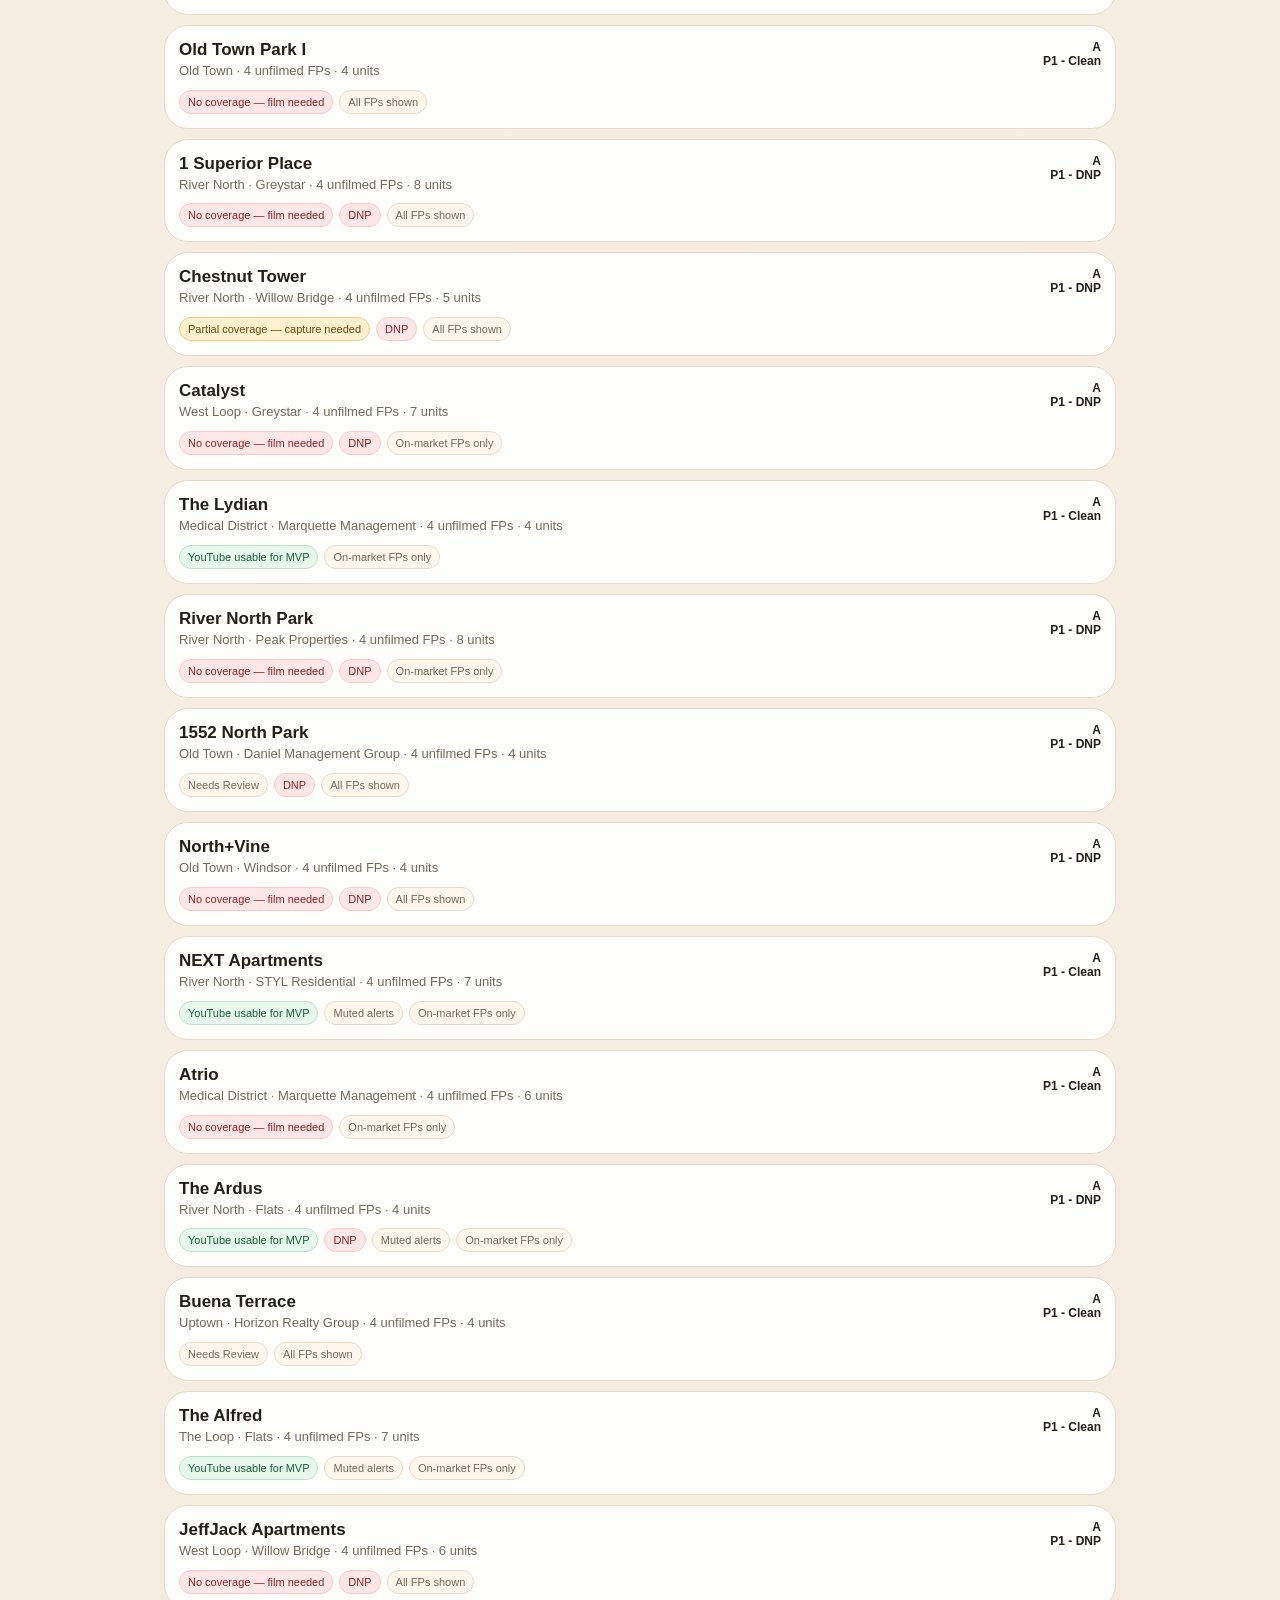
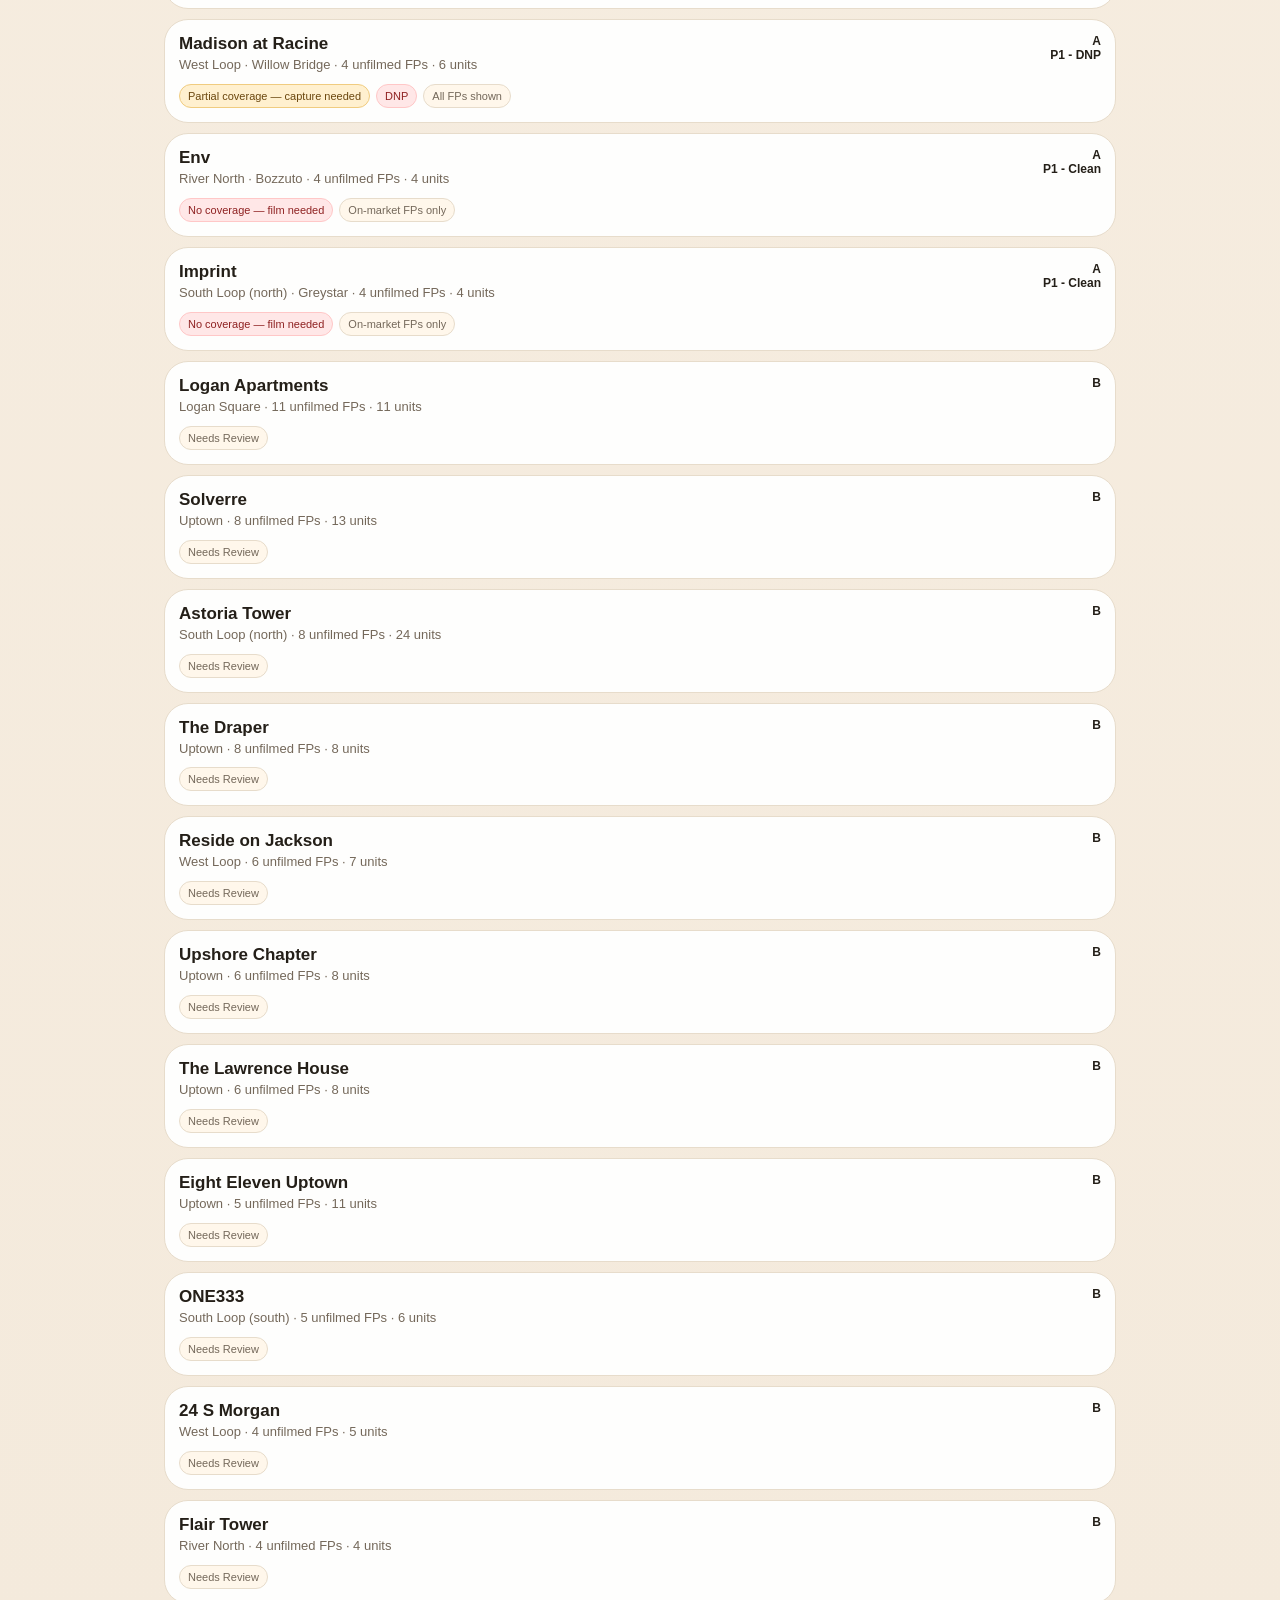
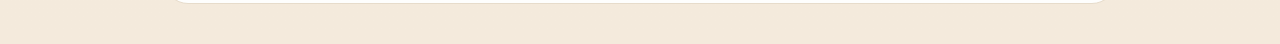
==== commit 64c35993: "Refresh daily capture opportunities" ====
--- a/src/index.html
+++ b/src/index.html
@@ -10,7 +10,7 @@
   <meta name="apple-mobile-web-app-capable" content="yes" />
   <meta name="apple-mobile-web-app-title" content="myAPT Ops" />
   <title>myAPT Field Ops</title>
-  <link rel="stylesheet" href="styles.css?v=20260514-daily-threshold-4" />
+  <link rel="stylesheet" href="styles.css?v=20260521-daily-refresh" />
 </head>
 <body>
   <div class="app" id="app">
@@ -233,6 +233,6 @@
 
   <div class="toast" id="toast"></div>
   <script src="seed-data.js?v=20260512-partner-status-tap"></script>
-  <script src="app.js?v=20260514-daily-threshold-4"></script>
+  <script src="app.js?v=20260521-daily-refresh"></script>
 </body>
 </html>
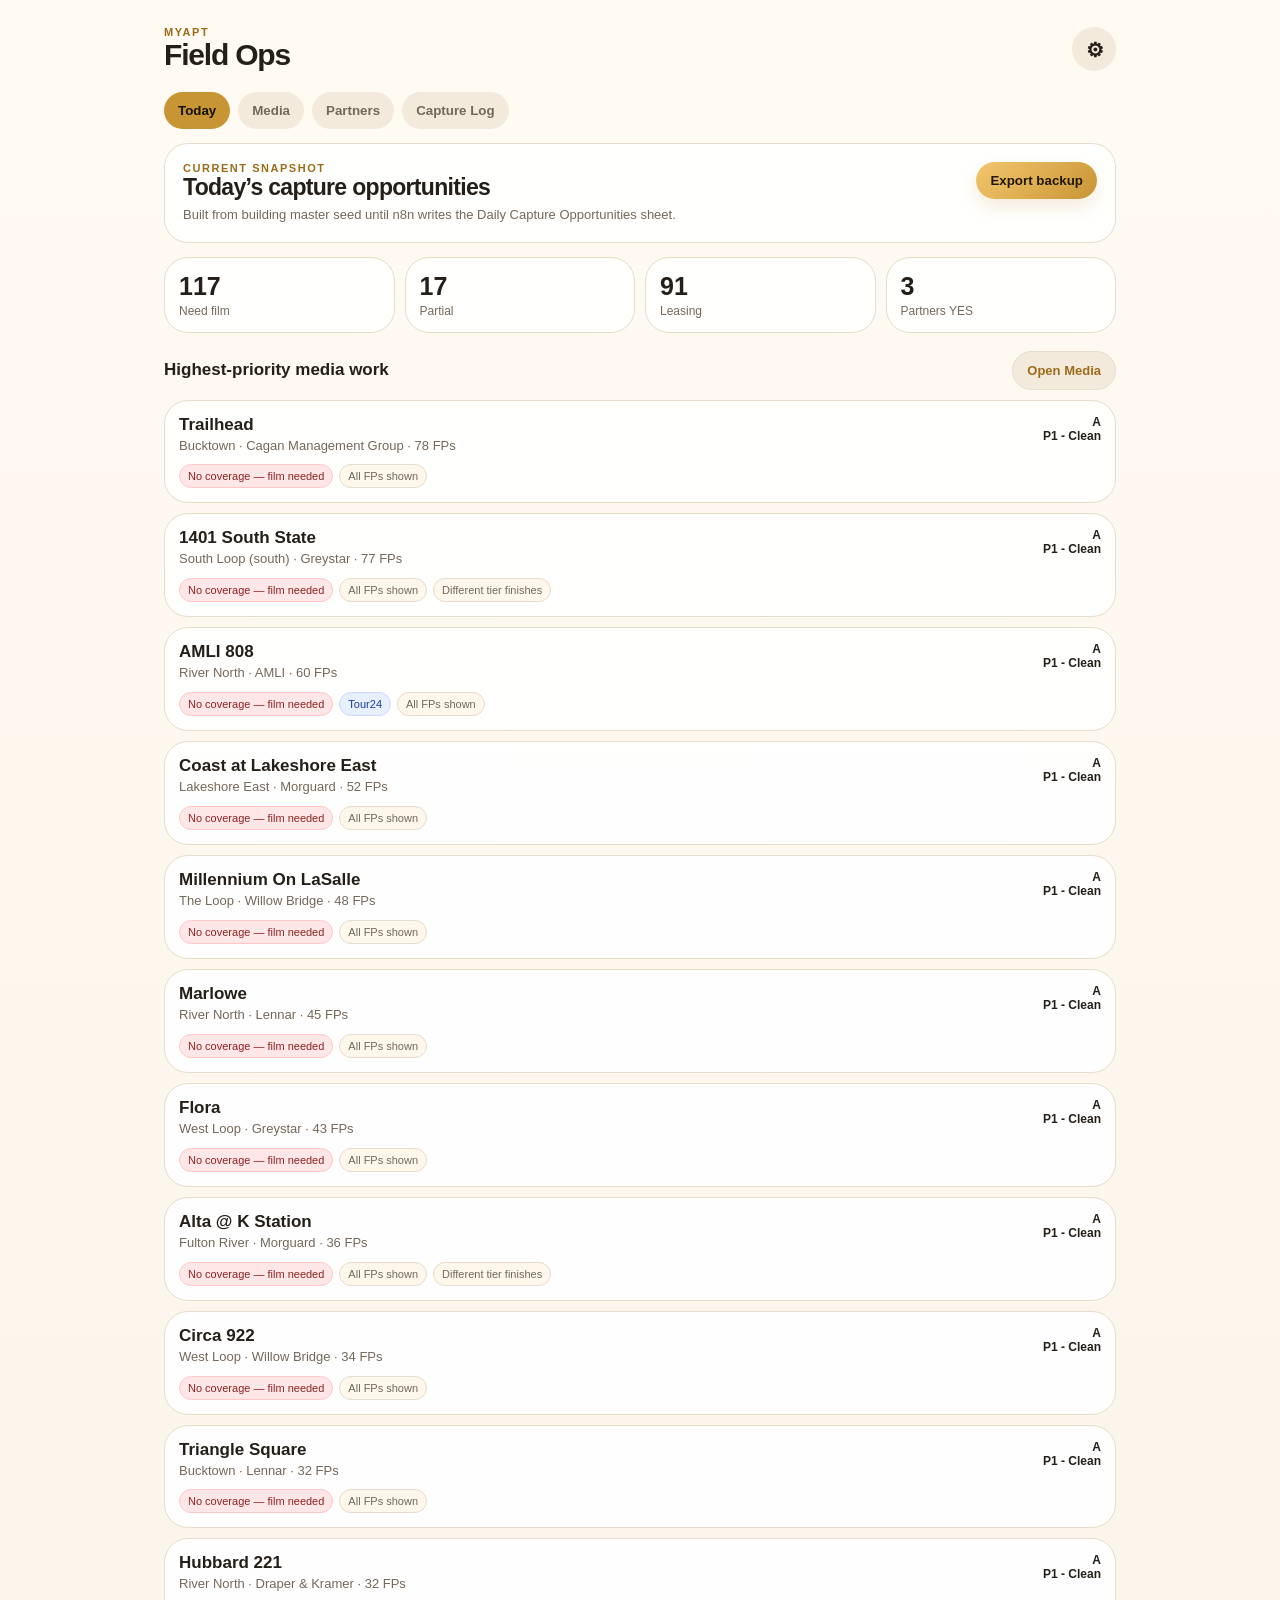
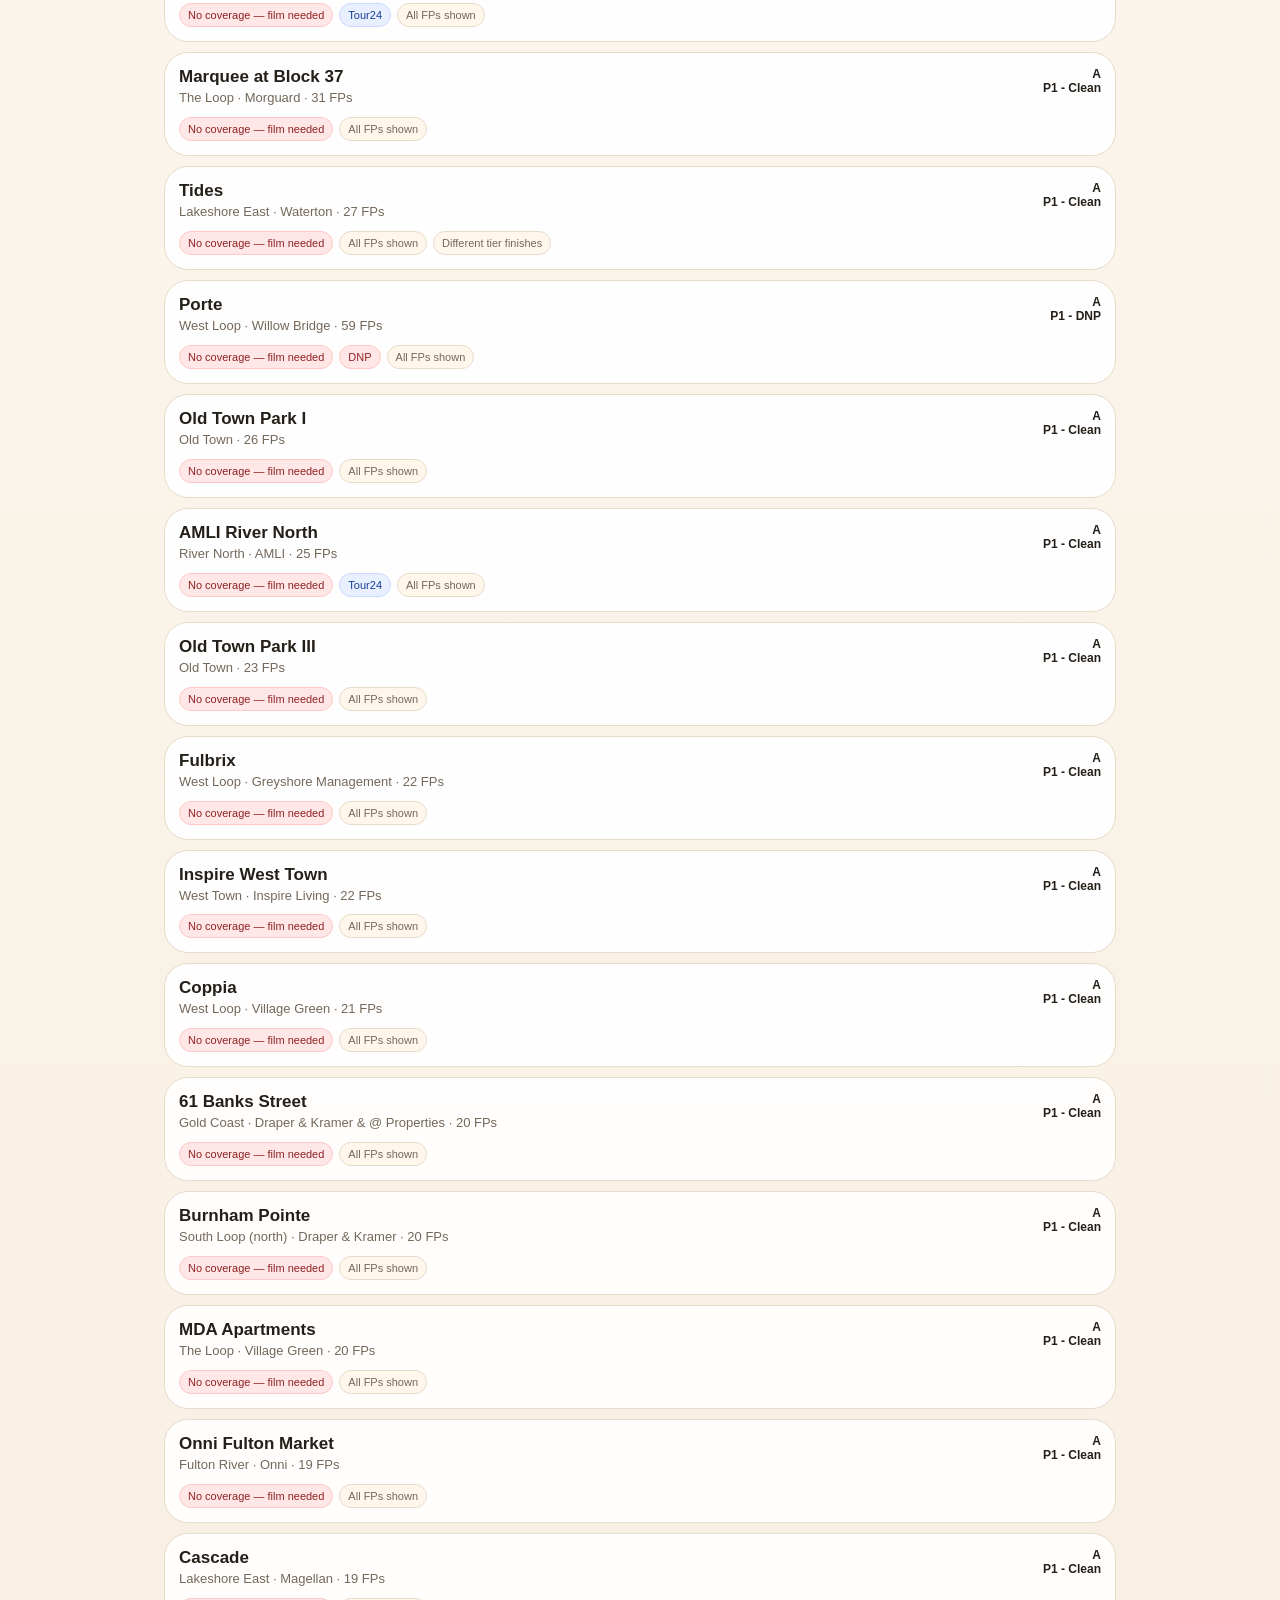
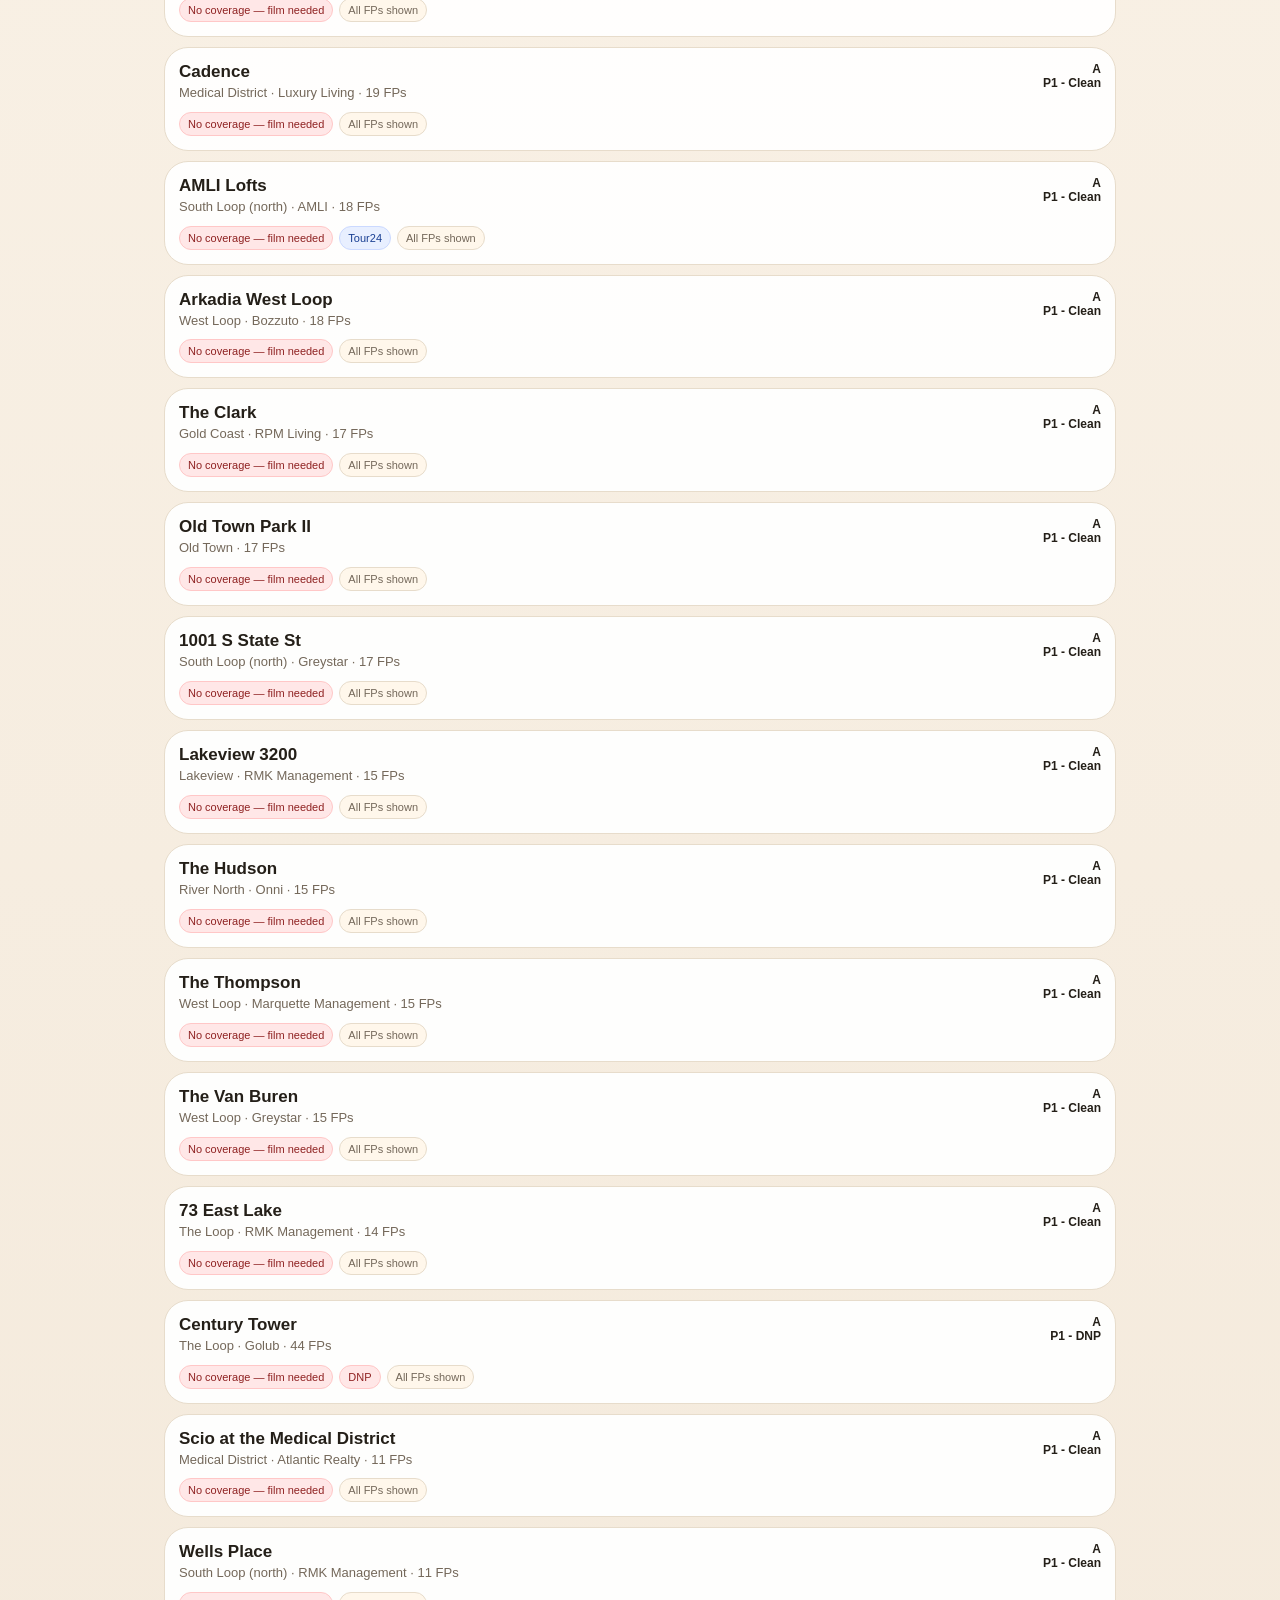
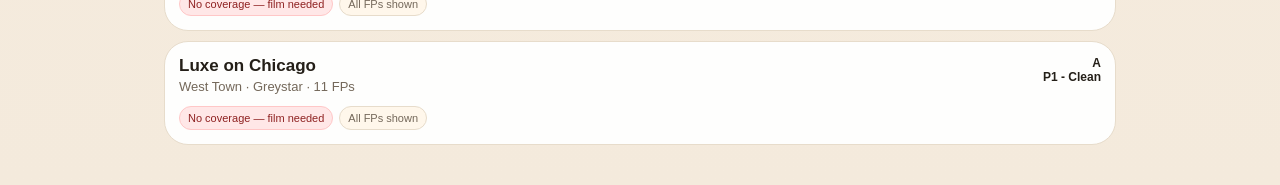
==== commit bc1f98fe: "Refresh media tracker from Inventory LIVE" ====
--- a/src/index.html
+++ b/src/index.html
@@ -10,7 +10,7 @@
   <meta name="apple-mobile-web-app-capable" content="yes" />
   <meta name="apple-mobile-web-app-title" content="myAPT Ops" />
   <title>myAPT Field Ops</title>
-  <link rel="stylesheet" href="styles.css?v=20260521-daily-refresh" />
+  <link rel="stylesheet" href="styles.css?v=20260531-inventory-live" />
 </head>
 <body>
   <div class="app" id="app">
@@ -233,6 +233,6 @@
 
   <div class="toast" id="toast"></div>
   <script src="seed-data.js?v=20260512-partner-status-tap"></script>
-  <script src="app.js?v=20260521-daily-refresh"></script>
+  <script src="app.js?v=20260531-inventory-live"></script>
 </body>
 </html>
